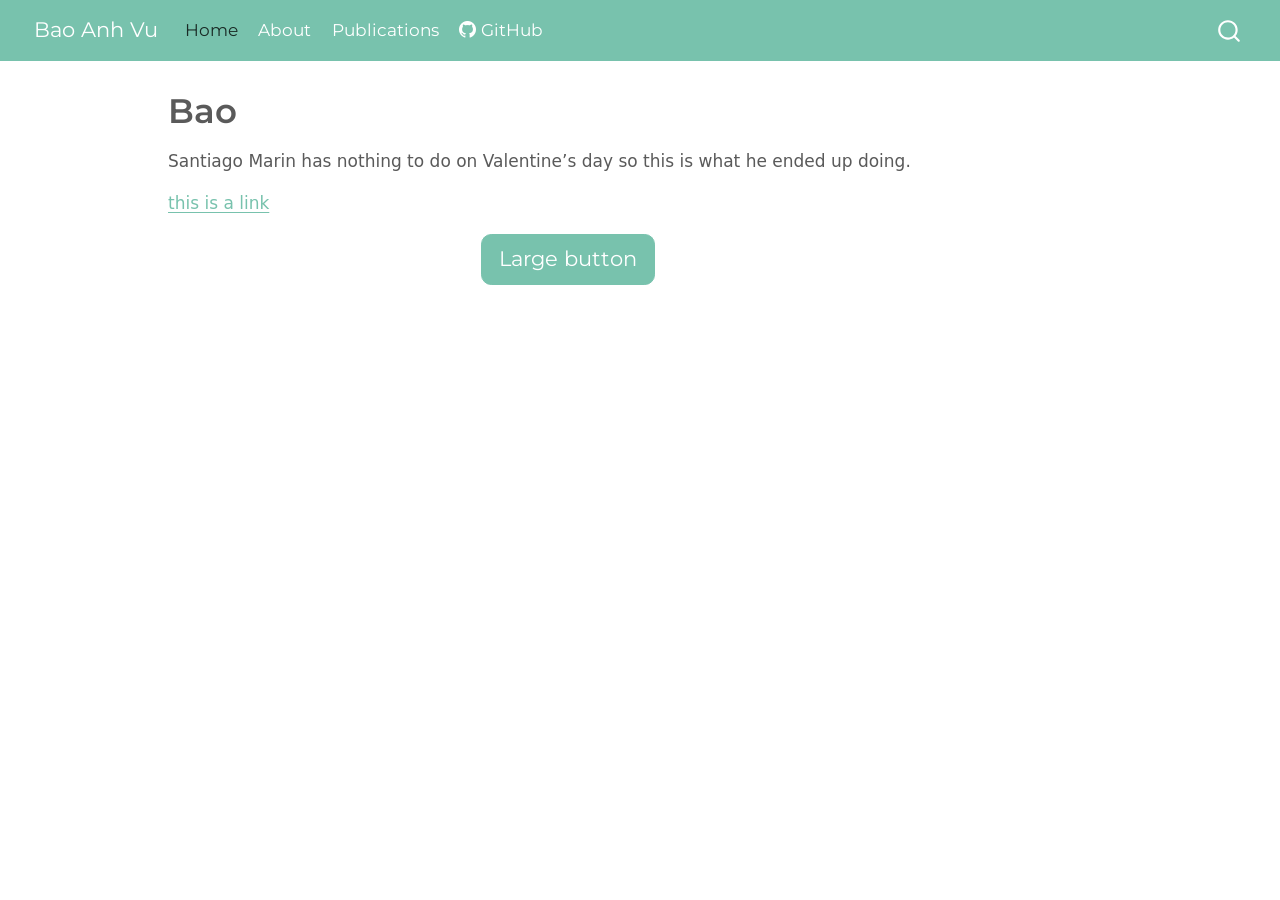
==== index.html @ 6622dd8f "Initial commit" ====
<!DOCTYPE html>
<html xmlns="http://www.w3.org/1999/xhtml" lang="en" xml:lang="en"><head>

<meta charset="utf-8">
<meta name="generator" content="quarto-1.8.25">

<meta name="viewport" content="width=device-width, initial-scale=1.0, user-scalable=yes">


<title>Bao – Bao Anh Vu</title>
<style>
code{white-space: pre-wrap;}
span.smallcaps{font-variant: small-caps;}
div.columns{display: flex; gap: min(4vw, 1.5em);}
div.column{flex: auto; overflow-x: auto;}
div.hanging-indent{margin-left: 1.5em; text-indent: -1.5em;}
ul.task-list{list-style: none;}
ul.task-list li input[type="checkbox"] {
  width: 0.8em;
  margin: 0 0.8em 0.2em -1em; /* quarto-specific, see https://github.com/quarto-dev/quarto-cli/issues/4556 */ 
  vertical-align: middle;
}
</style>


<script src="site_libs/quarto-nav/quarto-nav.js"></script>
<script src="site_libs/quarto-nav/headroom.min.js"></script>
<script src="site_libs/clipboard/clipboard.min.js"></script>
<script src="site_libs/quarto-search/autocomplete.umd.js"></script>
<script src="site_libs/quarto-search/fuse.min.js"></script>
<script src="site_libs/quarto-search/quarto-search.js"></script>
<meta name="quarto:offset" content="./">
<script src="site_libs/quarto-html/quarto.js" type="module"></script>
<script src="site_libs/quarto-html/tabsets/tabsets.js" type="module"></script>
<script src="site_libs/quarto-html/axe/axe-check.js" type="module"></script>
<script src="site_libs/quarto-html/popper.min.js"></script>
<script src="site_libs/quarto-html/tippy.umd.min.js"></script>
<script src="site_libs/quarto-html/anchor.min.js"></script>
<link href="site_libs/quarto-html/tippy.css" rel="stylesheet">
<link href="site_libs/quarto-html/quarto-syntax-highlighting-7b89279ff1a6dce999919e0e67d4d9ec.css" rel="stylesheet" id="quarto-text-highlighting-styles">
<script src="site_libs/bootstrap/bootstrap.min.js"></script>
<link href="site_libs/bootstrap/bootstrap-icons.css" rel="stylesheet">
<link href="site_libs/bootstrap/bootstrap-f7ac19f99b1bffdb182407b6a99bda4a.min.css" rel="stylesheet" append-hash="true" id="quarto-bootstrap" data-mode="light">
<script id="quarto-search-options" type="application/json">{
  "location": "navbar",
  "copy-button": false,
  "collapse-after": 3,
  "panel-placement": "end",
  "type": "overlay",
  "limit": 50,
  "keyboard-shortcut": [
    "f",
    "/",
    "s"
  ],
  "show-item-context": false,
  "language": {
    "search-no-results-text": "No results",
    "search-matching-documents-text": "matching documents",
    "search-copy-link-title": "Copy link to search",
    "search-hide-matches-text": "Hide additional matches",
    "search-more-match-text": "more match in this document",
    "search-more-matches-text": "more matches in this document",
    "search-clear-button-title": "Clear",
    "search-text-placeholder": "",
    "search-detached-cancel-button-title": "Cancel",
    "search-submit-button-title": "Submit",
    "search-label": "Search"
  }
}</script>


<link rel="stylesheet" href="styles.css">
</head>

<body class="nav-fixed quarto-light">

<div id="quarto-search-results"></div>
  <header id="quarto-header" class="headroom fixed-top">
    <nav class="navbar navbar-expand-lg " data-bs-theme="dark">
      <div class="navbar-container container-fluid">
      <div class="navbar-brand-container mx-auto">
    <a href="./index.html" class="navbar-brand navbar-brand-logo">
    </a>
    <a class="navbar-brand" href="./index.html">
    <span class="navbar-title">Bao Anh Vu</span>
    </a>
  </div>
            <div id="quarto-search" class="" title="Search"></div>
          <button class="navbar-toggler" type="button" data-bs-toggle="collapse" data-bs-target="#navbarCollapse" aria-controls="navbarCollapse" role="menu" aria-expanded="false" aria-label="Toggle navigation" onclick="if (window.quartoToggleHeadroom) { window.quartoToggleHeadroom(); }">
  <span class="navbar-toggler-icon"></span>
</button>
          <div class="collapse navbar-collapse" id="navbarCollapse">
            <ul class="navbar-nav navbar-nav-scroll me-auto">
  <li class="nav-item">
    <a class="nav-link active" href="./index.html" aria-current="page"> 
<span class="menu-text">Home</span></a>
  </li>  
  <li class="nav-item">
    <a class="nav-link" href="./about.html"> 
<span class="menu-text">About</span></a>
  </li>  
  <li class="nav-item">
    <a class="nav-link" href="./pubs.qmd"> 
<span class="menu-text">Publications</span></a>
  </li>  
  <li class="nav-item">
    <a class="nav-link" href="https://github.com/bao-anh-vu"> <i class="bi bi-github" role="img">
</i> 
<span class="menu-text">GitHub</span></a>
  </li>  
</ul>
          </div> <!-- /navcollapse -->
            <div class="quarto-navbar-tools">
</div>
      </div> <!-- /container-fluid -->
    </nav>
</header>
<!-- content -->
<div id="quarto-content" class="quarto-container page-columns page-rows-contents page-layout-article page-navbar">
<!-- sidebar -->
<!-- margin-sidebar -->
    <div id="quarto-margin-sidebar" class="sidebar margin-sidebar zindex-bottom">
        
    </div>
<!-- main -->
<main class="content" id="quarto-document-content">

<header id="title-block-header" class="quarto-title-block default">
<div class="quarto-title">
<h1 class="title">Bao</h1>
</div>



<div class="quarto-title-meta">

    
  
    
  </div>
  


</header>


<p>Santiago Marin has nothing to do on Valentine’s day so this is what he ended up doing.</p>
<p><a href="google.com">this is a link</a></p>
<center>
<button type="button" class="btn btn-primary btn-lg">
Large button
</button>
<!-- <button type="button" class="btn btn-primary">Default button</button> -->
<!-- <button type="button" class="btn btn-primary btn-sm">Small button</button> -->
</center>



</main> <!-- /main -->
<script id="quarto-html-after-body" type="application/javascript">
  window.document.addEventListener("DOMContentLoaded", function (event) {
    const icon = "";
    const anchorJS = new window.AnchorJS();
    anchorJS.options = {
      placement: 'right',
      icon: icon
    };
    anchorJS.add('.anchored');
    const isCodeAnnotation = (el) => {
      for (const clz of el.classList) {
        if (clz.startsWith('code-annotation-')) {                     
          return true;
        }
      }
      return false;
    }
    const onCopySuccess = function(e) {
      // button target
      const button = e.trigger;
      // don't keep focus
      button.blur();
      // flash "checked"
      button.classList.add('code-copy-button-checked');
      var currentTitle = button.getAttribute("title");
      button.setAttribute("title", "Copied!");
      let tooltip;
      if (window.bootstrap) {
        button.setAttribute("data-bs-toggle", "tooltip");
        button.setAttribute("data-bs-placement", "left");
        button.setAttribute("data-bs-title", "Copied!");
        tooltip = new bootstrap.Tooltip(button, 
          { trigger: "manual", 
            customClass: "code-copy-button-tooltip",
            offset: [0, -8]});
        tooltip.show();    
      }
      setTimeout(function() {
        if (tooltip) {
          tooltip.hide();
          button.removeAttribute("data-bs-title");
          button.removeAttribute("data-bs-toggle");
          button.removeAttribute("data-bs-placement");
        }
        button.setAttribute("title", currentTitle);
        button.classList.remove('code-copy-button-checked');
      }, 1000);
      // clear code selection
      e.clearSelection();
    }
    const getTextToCopy = function(trigger) {
      const outerScaffold = trigger.parentElement.cloneNode(true);
      const codeEl = outerScaffold.querySelector('code');
      for (const childEl of codeEl.children) {
        if (isCodeAnnotation(childEl)) {
          childEl.remove();
        }
      }
      return codeEl.innerText;
    }
    const clipboard = new window.ClipboardJS('.code-copy-button:not([data-in-quarto-modal])', {
      text: getTextToCopy
    });
    clipboard.on('success', onCopySuccess);
    if (window.document.getElementById('quarto-embedded-source-code-modal')) {
      const clipboardModal = new window.ClipboardJS('.code-copy-button[data-in-quarto-modal]', {
        text: getTextToCopy,
        container: window.document.getElementById('quarto-embedded-source-code-modal')
      });
      clipboardModal.on('success', onCopySuccess);
    }
      var localhostRegex = new RegExp(/^(?:http|https):\/\/localhost\:?[0-9]*\//);
      var mailtoRegex = new RegExp(/^mailto:/);
        var filterRegex = new RegExp('/' + window.location.host + '/');
      var isInternal = (href) => {
          return filterRegex.test(href) || localhostRegex.test(href) || mailtoRegex.test(href);
      }
      // Inspect non-navigation links and adorn them if external
     var links = window.document.querySelectorAll('a[href]:not(.nav-link):not(.navbar-brand):not(.toc-action):not(.sidebar-link):not(.sidebar-item-toggle):not(.pagination-link):not(.no-external):not([aria-hidden]):not(.dropdown-item):not(.quarto-navigation-tool):not(.about-link)');
      for (var i=0; i<links.length; i++) {
        const link = links[i];
        if (!isInternal(link.href)) {
          // undo the damage that might have been done by quarto-nav.js in the case of
          // links that we want to consider external
          if (link.dataset.originalHref !== undefined) {
            link.href = link.dataset.originalHref;
          }
        }
      }
    function tippyHover(el, contentFn, onTriggerFn, onUntriggerFn) {
      const config = {
        allowHTML: true,
        maxWidth: 500,
        delay: 100,
        arrow: false,
        appendTo: function(el) {
            return el.parentElement;
        },
        interactive: true,
        interactiveBorder: 10,
        theme: 'quarto',
        placement: 'bottom-start',
      };
      if (contentFn) {
        config.content = contentFn;
      }
      if (onTriggerFn) {
        config.onTrigger = onTriggerFn;
      }
      if (onUntriggerFn) {
        config.onUntrigger = onUntriggerFn;
      }
      window.tippy(el, config); 
    }
    const noterefs = window.document.querySelectorAll('a[role="doc-noteref"]');
    for (var i=0; i<noterefs.length; i++) {
      const ref = noterefs[i];
      tippyHover(ref, function() {
        // use id or data attribute instead here
        let href = ref.getAttribute('data-footnote-href') || ref.getAttribute('href');
        try { href = new URL(href).hash; } catch {}
        const id = href.replace(/^#\/?/, "");
        const note = window.document.getElementById(id);
        if (note) {
          return note.innerHTML;
        } else {
          return "";
        }
      });
    }
    const xrefs = window.document.querySelectorAll('a.quarto-xref');
    const processXRef = (id, note) => {
      // Strip column container classes
      const stripColumnClz = (el) => {
        el.classList.remove("page-full", "page-columns");
        if (el.children) {
          for (const child of el.children) {
            stripColumnClz(child);
          }
        }
      }
      stripColumnClz(note)
      if (id === null || id.startsWith('sec-')) {
        // Special case sections, only their first couple elements
        const container = document.createElement("div");
        if (note.children && note.children.length > 2) {
          container.appendChild(note.children[0].cloneNode(true));
          for (let i = 1; i < note.children.length; i++) {
            const child = note.children[i];
            if (child.tagName === "P" && child.innerText === "") {
              continue;
            } else {
              container.appendChild(child.cloneNode(true));
              break;
            }
          }
          if (window.Quarto?.typesetMath) {
            window.Quarto.typesetMath(container);
          }
          return container.innerHTML
        } else {
          if (window.Quarto?.typesetMath) {
            window.Quarto.typesetMath(note);
          }
          return note.innerHTML;
        }
      } else {
        // Remove any anchor links if they are present
        const anchorLink = note.querySelector('a.anchorjs-link');
        if (anchorLink) {
          anchorLink.remove();
        }
        if (window.Quarto?.typesetMath) {
          window.Quarto.typesetMath(note);
        }
        if (note.classList.contains("callout")) {
          return note.outerHTML;
        } else {
          return note.innerHTML;
        }
      }
    }
    for (var i=0; i<xrefs.length; i++) {
      const xref = xrefs[i];
      tippyHover(xref, undefined, function(instance) {
        instance.disable();
        let url = xref.getAttribute('href');
        let hash = undefined; 
        if (url.startsWith('#')) {
          hash = url;
        } else {
          try { hash = new URL(url).hash; } catch {}
        }
        if (hash) {
          const id = hash.replace(/^#\/?/, "");
          const note = window.document.getElementById(id);
          if (note !== null) {
            try {
              const html = processXRef(id, note.cloneNode(true));
              instance.setContent(html);
            } finally {
              instance.enable();
              instance.show();
            }
          } else {
            // See if we can fetch this
            fetch(url.split('#')[0])
            .then(res => res.text())
            .then(html => {
              const parser = new DOMParser();
              const htmlDoc = parser.parseFromString(html, "text/html");
              const note = htmlDoc.getElementById(id);
              if (note !== null) {
                const html = processXRef(id, note);
                instance.setContent(html);
              } 
            }).finally(() => {
              instance.enable();
              instance.show();
            });
          }
        } else {
          // See if we can fetch a full url (with no hash to target)
          // This is a special case and we should probably do some content thinning / targeting
          fetch(url)
          .then(res => res.text())
          .then(html => {
            const parser = new DOMParser();
            const htmlDoc = parser.parseFromString(html, "text/html");
            const note = htmlDoc.querySelector('main.content');
            if (note !== null) {
              // This should only happen for chapter cross references
              // (since there is no id in the URL)
              // remove the first header
              if (note.children.length > 0 && note.children[0].tagName === "HEADER") {
                note.children[0].remove();
              }
              const html = processXRef(null, note);
              instance.setContent(html);
            } 
          }).finally(() => {
            instance.enable();
            instance.show();
          });
        }
      }, function(instance) {
      });
    }
        let selectedAnnoteEl;
        const selectorForAnnotation = ( cell, annotation) => {
          let cellAttr = 'data-code-cell="' + cell + '"';
          let lineAttr = 'data-code-annotation="' +  annotation + '"';
          const selector = 'span[' + cellAttr + '][' + lineAttr + ']';
          return selector;
        }
        const selectCodeLines = (annoteEl) => {
          const doc = window.document;
          const targetCell = annoteEl.getAttribute("data-target-cell");
          const targetAnnotation = annoteEl.getAttribute("data-target-annotation");
          const annoteSpan = window.document.querySelector(selectorForAnnotation(targetCell, targetAnnotation));
          const lines = annoteSpan.getAttribute("data-code-lines").split(",");
          const lineIds = lines.map((line) => {
            return targetCell + "-" + line;
          })
          let top = null;
          let height = null;
          let parent = null;
          if (lineIds.length > 0) {
              //compute the position of the single el (top and bottom and make a div)
              const el = window.document.getElementById(lineIds[0]);
              top = el.offsetTop;
              height = el.offsetHeight;
              parent = el.parentElement.parentElement;
            if (lineIds.length > 1) {
              const lastEl = window.document.getElementById(lineIds[lineIds.length - 1]);
              const bottom = lastEl.offsetTop + lastEl.offsetHeight;
              height = bottom - top;
            }
            if (top !== null && height !== null && parent !== null) {
              // cook up a div (if necessary) and position it 
              let div = window.document.getElementById("code-annotation-line-highlight");
              if (div === null) {
                div = window.document.createElement("div");
                div.setAttribute("id", "code-annotation-line-highlight");
                div.style.position = 'absolute';
                parent.appendChild(div);
              }
              div.style.top = top - 2 + "px";
              div.style.height = height + 4 + "px";
              div.style.left = 0;
              let gutterDiv = window.document.getElementById("code-annotation-line-highlight-gutter");
              if (gutterDiv === null) {
                gutterDiv = window.document.createElement("div");
                gutterDiv.setAttribute("id", "code-annotation-line-highlight-gutter");
                gutterDiv.style.position = 'absolute';
                const codeCell = window.document.getElementById(targetCell);
                const gutter = codeCell.querySelector('.code-annotation-gutter');
                gutter.appendChild(gutterDiv);
              }
              gutterDiv.style.top = top - 2 + "px";
              gutterDiv.style.height = height + 4 + "px";
            }
            selectedAnnoteEl = annoteEl;
          }
        };
        const unselectCodeLines = () => {
          const elementsIds = ["code-annotation-line-highlight", "code-annotation-line-highlight-gutter"];
          elementsIds.forEach((elId) => {
            const div = window.document.getElementById(elId);
            if (div) {
              div.remove();
            }
          });
          selectedAnnoteEl = undefined;
        };
          // Handle positioning of the toggle
      window.addEventListener(
        "resize",
        throttle(() => {
          elRect = undefined;
          if (selectedAnnoteEl) {
            selectCodeLines(selectedAnnoteEl);
          }
        }, 10)
      );
      function throttle(fn, ms) {
      let throttle = false;
      let timer;
        return (...args) => {
          if(!throttle) { // first call gets through
              fn.apply(this, args);
              throttle = true;
          } else { // all the others get throttled
              if(timer) clearTimeout(timer); // cancel #2
              timer = setTimeout(() => {
                fn.apply(this, args);
                timer = throttle = false;
              }, ms);
          }
        };
      }
        // Attach click handler to the DT
        const annoteDls = window.document.querySelectorAll('dt[data-target-cell]');
        for (const annoteDlNode of annoteDls) {
          annoteDlNode.addEventListener('click', (event) => {
            const clickedEl = event.target;
            if (clickedEl !== selectedAnnoteEl) {
              unselectCodeLines();
              const activeEl = window.document.querySelector('dt[data-target-cell].code-annotation-active');
              if (activeEl) {
                activeEl.classList.remove('code-annotation-active');
              }
              selectCodeLines(clickedEl);
              clickedEl.classList.add('code-annotation-active');
            } else {
              // Unselect the line
              unselectCodeLines();
              clickedEl.classList.remove('code-annotation-active');
            }
          });
        }
    const findCites = (el) => {
      const parentEl = el.parentElement;
      if (parentEl) {
        const cites = parentEl.dataset.cites;
        if (cites) {
          return {
            el,
            cites: cites.split(' ')
          };
        } else {
          return findCites(el.parentElement)
        }
      } else {
        return undefined;
      }
    };
    var bibliorefs = window.document.querySelectorAll('a[role="doc-biblioref"]');
    for (var i=0; i<bibliorefs.length; i++) {
      const ref = bibliorefs[i];
      const citeInfo = findCites(ref);
      if (citeInfo) {
        tippyHover(citeInfo.el, function() {
          var popup = window.document.createElement('div');
          citeInfo.cites.forEach(function(cite) {
            var citeDiv = window.document.createElement('div');
            citeDiv.classList.add('hanging-indent');
            citeDiv.classList.add('csl-entry');
            var biblioDiv = window.document.getElementById('ref-' + cite);
            if (biblioDiv) {
              citeDiv.innerHTML = biblioDiv.innerHTML;
            }
            popup.appendChild(citeDiv);
          });
          return popup.innerHTML;
        });
      }
    }
  });
  </script>
</div> <!-- /content -->




</body></html>
---- site_libs/quarto-html/tippy.css ----
.tippy-box[data-animation=fade][data-state=hidden]{opacity:0}[data-tippy-root]{max-width:calc(100vw - 10px)}.tippy-box{position:relative;background-color:#333;color:#fff;border-radius:4px;font-size:14px;line-height:1.4;white-space:normal;outline:0;transition-property:transform,visibility,opacity}.tippy-box[data-placement^=top]>.tippy-arrow{bottom:0}.tippy-box[data-placement^=top]>.tippy-arrow:before{bottom:-7px;left:0;border-width:8px 8px 0;border-top-color:initial;transform-origin:center top}.tippy-box[data-placement^=bottom]>.tippy-arrow{top:0}.tippy-box[data-placement^=bottom]>.tippy-arrow:before{top:-7px;left:0;border-width:0 8px 8px;border-bottom-color:initial;transform-origin:center bottom}.tippy-box[data-placement^=left]>.tippy-arrow{right:0}.tippy-box[data-placement^=left]>.tippy-arrow:before{border-width:8px 0 8px 8px;border-left-color:initial;right:-7px;transform-origin:center left}.tippy-box[data-placement^=right]>.tippy-arrow{left:0}.tippy-box[data-placement^=right]>.tippy-arrow:before{left:-7px;border-width:8px 8px 8px 0;border-right-color:initial;transform-origin:center right}.tippy-box[data-inertia][data-state=visible]{transition-timing-function:cubic-bezier(.54,1.5,.38,1.11)}.tippy-arrow{width:16px;height:16px;color:#333}.tippy-arrow:before{content:"";position:absolute;border-color:transparent;border-style:solid}.tippy-content{position:relative;padding:5px 9px;z-index:1}
---- site_libs/quarto-html/quarto-syntax-highlighting-7b89279ff1a6dce999919e0e67d4d9ec.css ----
/* quarto syntax highlight colors */
:root {
  --quarto-hl-ot-color: #003B4F;
  --quarto-hl-at-color: #657422;
  --quarto-hl-ss-color: #20794D;
  --quarto-hl-an-color: #5E5E5E;
  --quarto-hl-fu-color: #4758AB;
  --quarto-hl-st-color: #20794D;
  --quarto-hl-cf-color: #003B4F;
  --quarto-hl-op-color: #5E5E5E;
  --quarto-hl-er-color: #AD0000;
  --quarto-hl-bn-color: #AD0000;
  --quarto-hl-al-color: #AD0000;
  --quarto-hl-va-color: #111111;
  --quarto-hl-bu-color: inherit;
  --quarto-hl-ex-color: inherit;
  --quarto-hl-pp-color: #AD0000;
  --quarto-hl-in-color: #5E5E5E;
  --quarto-hl-vs-color: #20794D;
  --quarto-hl-wa-color: #5E5E5E;
  --quarto-hl-do-color: #5E5E5E;
  --quarto-hl-im-color: #00769E;
  --quarto-hl-ch-color: #20794D;
  --quarto-hl-dt-color: #AD0000;
  --quarto-hl-fl-color: #AD0000;
  --quarto-hl-co-color: #5E5E5E;
  --quarto-hl-cv-color: #5E5E5E;
  --quarto-hl-cn-color: #8f5902;
  --quarto-hl-sc-color: #5E5E5E;
  --quarto-hl-dv-color: #AD0000;
  --quarto-hl-kw-color: #003B4F;
}

/* other quarto variables */
:root {
  --quarto-font-monospace: SFMono-Regular, Menlo, Monaco, Consolas, "Liberation Mono", "Courier New", monospace;
}

/* syntax highlight based on Pandoc's rules */
pre > code.sourceCode > span {
  color: #003B4F;
}

code.sourceCode > span {
  color: #003B4F;
}

div.sourceCode,
div.sourceCode pre.sourceCode {
  color: #003B4F;
}

/* Normal */
code span {
  color: #003B4F;
}

/* Alert */
code span.al {
  color: #AD0000;
  font-style: inherit;
}

/* Annotation */
code span.an {
  color: #5E5E5E;
  font-style: inherit;
}

/* Attribute */
code span.at {
  color: #657422;
  font-style: inherit;
}

/* BaseN */
code span.bn {
  color: #AD0000;
  font-style: inherit;
}

/* BuiltIn */
code span.bu {
  font-style: inherit;
}

/* ControlFlow */
code span.cf {
  color: #003B4F;
  font-weight: bold;
  font-style: inherit;
}

/* Char */
code span.ch {
  color: #20794D;
  font-style: inherit;
}

/* Constant */
code span.cn {
  color: #8f5902;
  font-style: inherit;
}

/* Comment */
code span.co {
  color: #5E5E5E;
  font-style: inherit;
}

/* CommentVar */
code span.cv {
  color: #5E5E5E;
  font-style: italic;
}

/* Documentation */
code span.do {
  color: #5E5E5E;
  font-style: italic;
}

/* DataType */
code span.dt {
  color: #AD0000;
  font-style: inherit;
}

/* DecVal */
code span.dv {
  color: #AD0000;
  font-style: inherit;
}

/* Error */
code span.er {
  color: #AD0000;
  font-style: inherit;
}

/* Extension */
code span.ex {
  font-style: inherit;
}

/* Float */
code span.fl {
  color: #AD0000;
  font-style: inherit;
}

/* Function */
code span.fu {
  color: #4758AB;
  font-style: inherit;
}

/* Import */
code span.im {
  color: #00769E;
  font-style: inherit;
}

/* Information */
code span.in {
  color: #5E5E5E;
  font-style: inherit;
}

/* Keyword */
code span.kw {
  color: #003B4F;
  font-weight: bold;
  font-style: inherit;
}

/* Operator */
code span.op {
  color: #5E5E5E;
  font-style: inherit;
}

/* Other */
code span.ot {
  color: #003B4F;
  font-style: inherit;
}

/* Preprocessor */
code span.pp {
  color: #AD0000;
  font-style: inherit;
}

/* SpecialChar */
code span.sc {
  color: #5E5E5E;
  font-style: inherit;
}

/* SpecialString */
code span.ss {
  color: #20794D;
  font-style: inherit;
}

/* String */
code span.st {
  color: #20794D;
  font-style: inherit;
}

/* Variable */
code span.va {
  color: #111111;
  font-style: inherit;
}

/* VerbatimString */
code span.vs {
  color: #20794D;
  font-style: inherit;
}

/* Warning */
code span.wa {
  color: #5E5E5E;
  font-style: italic;
}

.prevent-inlining {
  content: "</";
}

/*# sourceMappingURL=3944bc705cfaf4c80e56f77c5205168a.css.map */
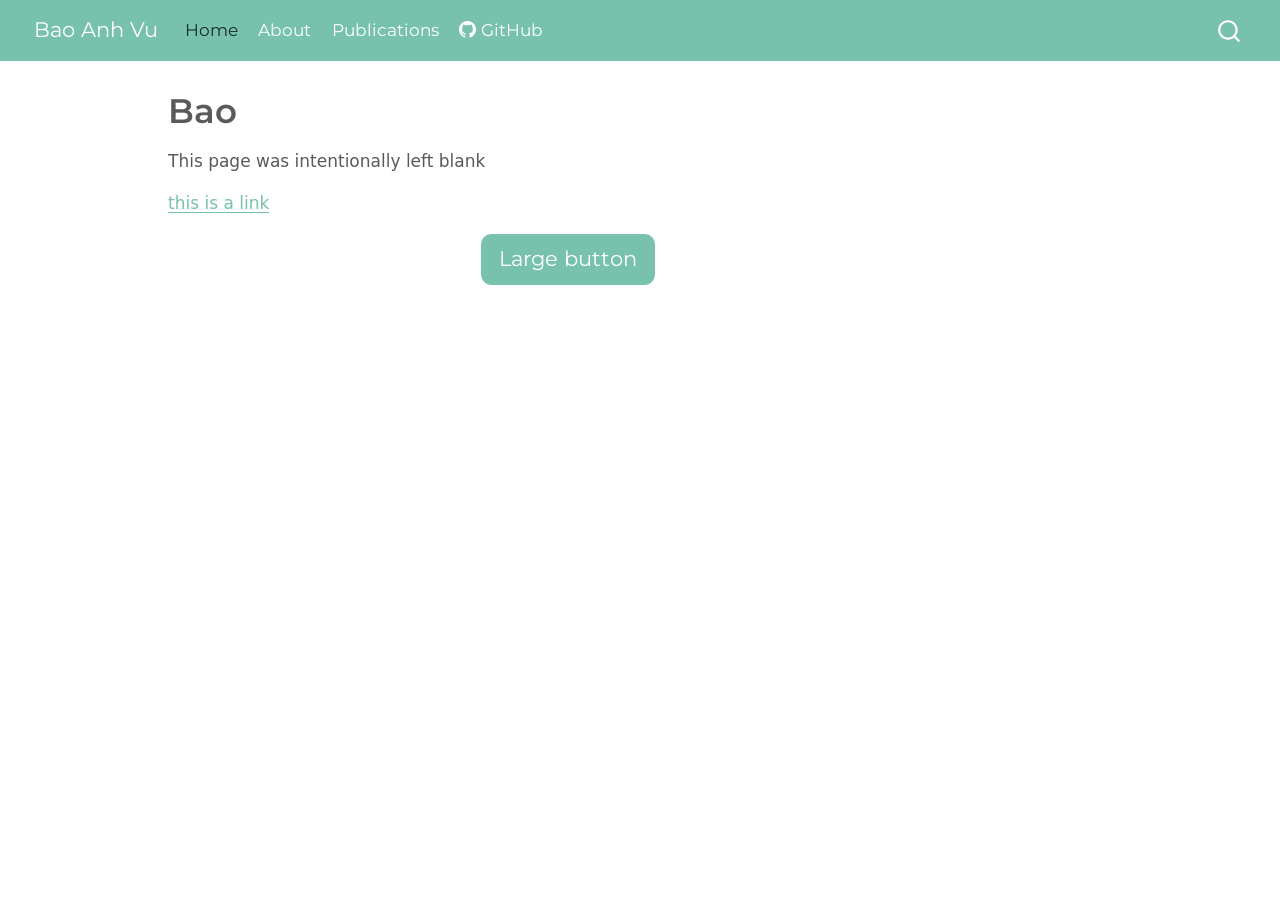
==== commit 1be5bd74: "Changed description" ====
--- a/index.html
+++ b/index.html
@@ -145,7 +145,7 @@
 </header>
 
 
-<p>Santiago Marin has nothing to do on Valentine’s day so this is what he ended up doing.</p>
+<p>This page was intentionally left blank</p>
 <p><a href="google.com">this is a link</a></p>
 <center>
 <button type="button" class="btn btn-primary btn-lg">
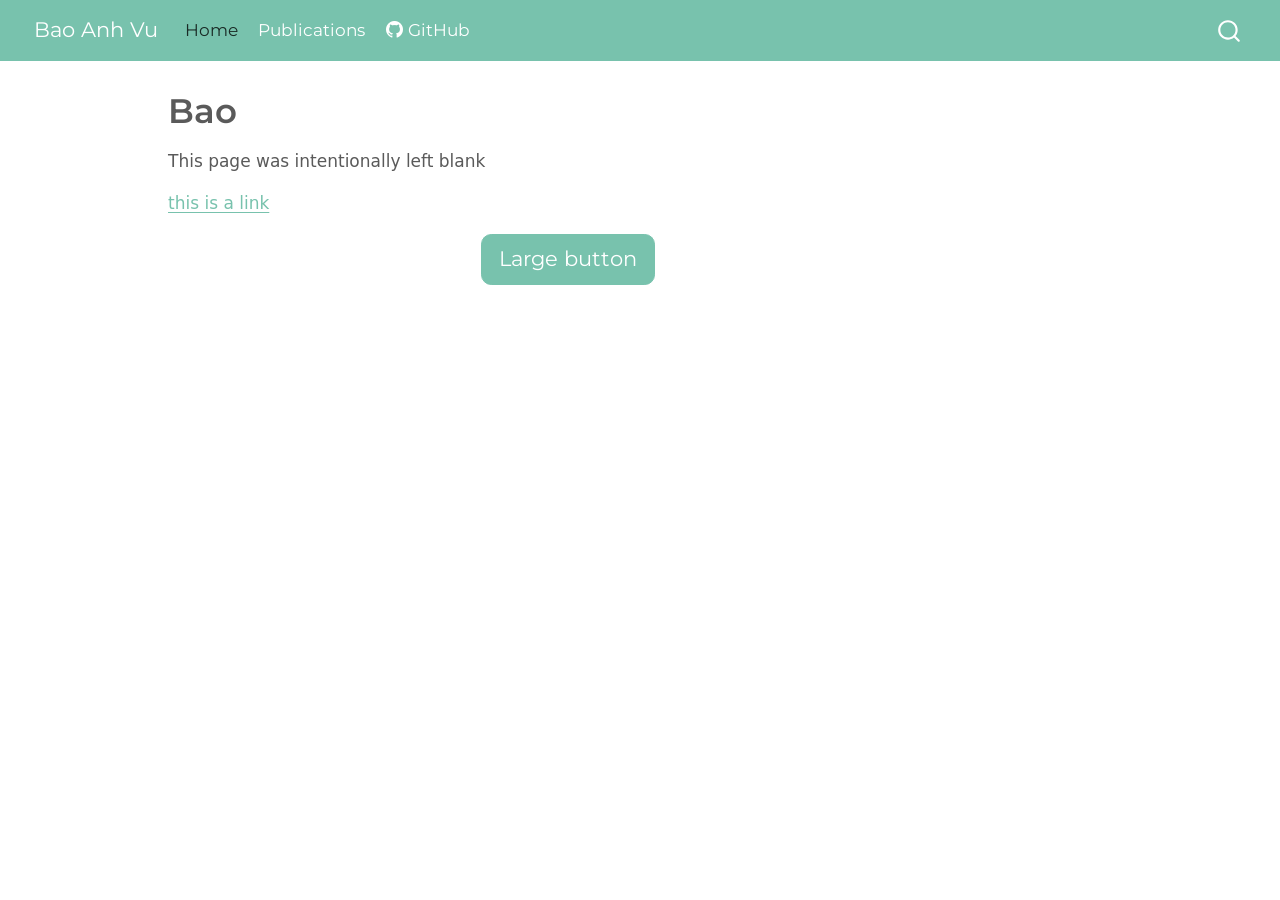
==== commit e79f82bc: "Deleted About tab" ====
--- a/index.html
+++ b/index.html
@@ -97,10 +97,6 @@
 <span class="menu-text">Home</span></a>
   </li>  
   <li class="nav-item">
-    <a class="nav-link" href="./about.html"> 
-<span class="menu-text">About</span></a>
-  </li>  
-  <li class="nav-item">
     <a class="nav-link" href="./pubs.qmd"> 
 <span class="menu-text">Publications</span></a>
   </li>  
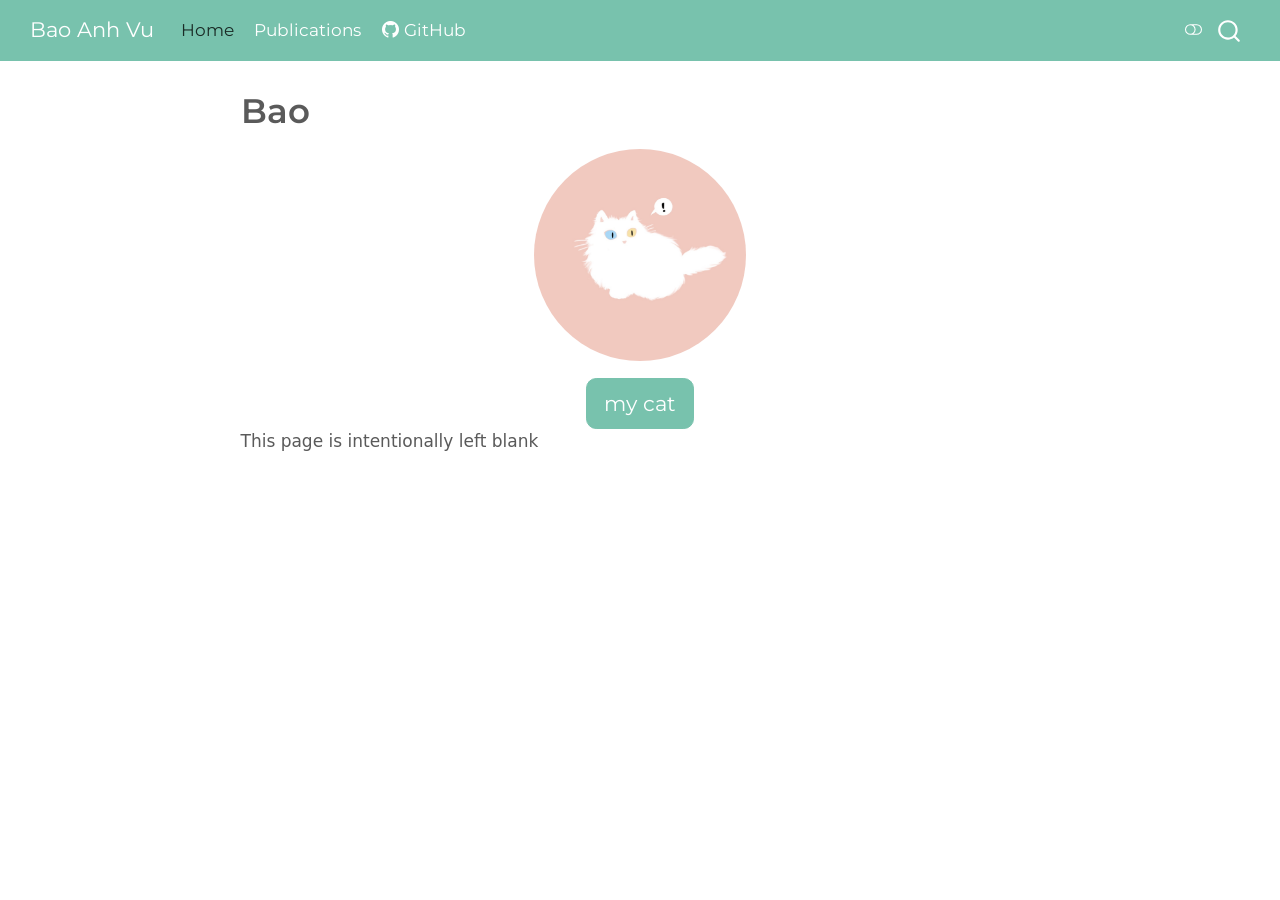
==== commit 84e10519: "Changed publications tab" ====
--- a/index.html
+++ b/index.html
@@ -2,7 +2,7 @@
 <html xmlns="http://www.w3.org/1999/xhtml" lang="en" xml:lang="en"><head>
 
 <meta charset="utf-8">
-<meta name="generator" content="quarto-1.8.25">
+<meta name="generator" content="quarto-1.5.57">
 
 <meta name="viewport" content="width=device-width, initial-scale=1.0, user-scalable=yes">
 
@@ -30,17 +30,17 @@
 <script src="site_libs/quarto-search/fuse.min.js"></script>
 <script src="site_libs/quarto-search/quarto-search.js"></script>
 <meta name="quarto:offset" content="./">
-<script src="site_libs/quarto-html/quarto.js" type="module"></script>
-<script src="site_libs/quarto-html/tabsets/tabsets.js" type="module"></script>
-<script src="site_libs/quarto-html/axe/axe-check.js" type="module"></script>
+<script src="site_libs/quarto-html/quarto.js"></script>
 <script src="site_libs/quarto-html/popper.min.js"></script>
 <script src="site_libs/quarto-html/tippy.umd.min.js"></script>
 <script src="site_libs/quarto-html/anchor.min.js"></script>
 <link href="site_libs/quarto-html/tippy.css" rel="stylesheet">
-<link href="site_libs/quarto-html/quarto-syntax-highlighting-7b89279ff1a6dce999919e0e67d4d9ec.css" rel="stylesheet" id="quarto-text-highlighting-styles">
+<link href="site_libs/quarto-html/quarto-syntax-highlighting.css" rel="stylesheet" class="quarto-color-scheme" id="quarto-text-highlighting-styles">
+<link href="site_libs/quarto-html/quarto-syntax-highlighting-dark.css" rel="prefetch" class="quarto-color-scheme quarto-color-alternate" id="quarto-text-highlighting-styles">
 <script src="site_libs/bootstrap/bootstrap.min.js"></script>
 <link href="site_libs/bootstrap/bootstrap-icons.css" rel="stylesheet">
-<link href="site_libs/bootstrap/bootstrap-f7ac19f99b1bffdb182407b6a99bda4a.min.css" rel="stylesheet" append-hash="true" id="quarto-bootstrap" data-mode="light">
+<link href="site_libs/bootstrap/bootstrap.min.css" rel="stylesheet" class="quarto-color-scheme" id="quarto-bootstrap" data-mode="light">
+<link href="site_libs/bootstrap/bootstrap-dark.min.css" rel="prefetch" class="quarto-color-scheme quarto-color-alternate" id="quarto-bootstrap" data-mode="dark">
 <script id="quarto-search-options" type="application/json">{
   "location": "navbar",
   "copy-button": false,
@@ -73,15 +73,13 @@
 <link rel="stylesheet" href="styles.css">
 </head>
 
-<body class="nav-fixed quarto-light">
+<body class="nav-fixed fullcontent">
 
 <div id="quarto-search-results"></div>
   <header id="quarto-header" class="headroom fixed-top">
     <nav class="navbar navbar-expand-lg " data-bs-theme="dark">
       <div class="navbar-container container-fluid">
       <div class="navbar-brand-container mx-auto">
-    <a href="./index.html" class="navbar-brand navbar-brand-logo">
-    </a>
     <a class="navbar-brand" href="./index.html">
     <span class="navbar-title">Bao Anh Vu</span>
     </a>
@@ -97,7 +95,7 @@
 <span class="menu-text">Home</span></a>
   </li>  
   <li class="nav-item">
-    <a class="nav-link" href="./pubs.qmd"> 
+    <a class="nav-link" href="./pubs.html"> 
 <span class="menu-text">Publications</span></a>
   </li>  
   <li class="nav-item">
@@ -108,6 +106,7 @@
 </ul>
           </div> <!-- /navcollapse -->
             <div class="quarto-navbar-tools">
+  <a href="" class="quarto-color-scheme-toggle quarto-navigation-tool  px-1" onclick="window.quartoToggleColorScheme(); return false;" title="Toggle dark mode"><i class="bi"></i></a>
 </div>
       </div> <!-- /container-fluid -->
     </nav>
@@ -116,9 +115,7 @@
 <div id="quarto-content" class="quarto-container page-columns page-rows-contents page-layout-article page-navbar">
 <!-- sidebar -->
 <!-- margin-sidebar -->
-    <div id="quarto-margin-sidebar" class="sidebar margin-sidebar zindex-bottom">
-        
-    </div>
+    
 <!-- main -->
 <main class="content" id="quarto-document-content">
 
@@ -141,257 +138,398 @@
 </header>
 
 
-<p>This page was intentionally left blank</p>
-<p><a href="google.com">this is a link</a></p>
+<!-- Circular image -->
+<p><img src="img/un.jpg" class="center--circular--square" style="height: 12.5em; width: 12.5em;"> <!-- <img src="img/avatar.jpg" style="height: 15em; width: 15em;"/> --></p>
 <center>
 <button type="button" class="btn btn-primary btn-lg">
-Large button
+my cat
 </button>
 <!-- <button type="button" class="btn btn-primary">Default button</button> -->
 <!-- <button type="button" class="btn btn-primary btn-sm">Small button</button> -->
 </center>
+<p>This page is intentionally left blank</p>
 
 
 
 </main> <!-- /main -->
 <script id="quarto-html-after-body" type="application/javascript">
-  window.document.addEventListener("DOMContentLoaded", function (event) {
-    const icon = "";
-    const anchorJS = new window.AnchorJS();
-    anchorJS.options = {
-      placement: 'right',
-      icon: icon
-    };
-    anchorJS.add('.anchored');
-    const isCodeAnnotation = (el) => {
-      for (const clz of el.classList) {
-        if (clz.startsWith('code-annotation-')) {                     
-          return true;
-        }
-      }
+window.document.addEventListener("DOMContentLoaded", function (event) {
+  const toggleBodyColorMode = (bsSheetEl) => {
+    const mode = bsSheetEl.getAttribute("data-mode");
+    const bodyEl = window.document.querySelector("body");
+    if (mode === "dark") {
+      bodyEl.classList.add("quarto-dark");
+      bodyEl.classList.remove("quarto-light");
+    } else {
+      bodyEl.classList.add("quarto-light");
+      bodyEl.classList.remove("quarto-dark");
+    }
+  }
+  const toggleBodyColorPrimary = () => {
+    const bsSheetEl = window.document.querySelector("link#quarto-bootstrap");
+    if (bsSheetEl) {
+      toggleBodyColorMode(bsSheetEl);
+    }
+  }
+  toggleBodyColorPrimary();  
+  const disableStylesheet = (stylesheets) => {
+    for (let i=0; i < stylesheets.length; i++) {
+      const stylesheet = stylesheets[i];
+      stylesheet.rel = 'prefetch';
+    }
+  }
+  const enableStylesheet = (stylesheets) => {
+    for (let i=0; i < stylesheets.length; i++) {
+      const stylesheet = stylesheets[i];
+      stylesheet.rel = 'stylesheet';
+    }
+  }
+  const manageTransitions = (selector, allowTransitions) => {
+    const els = window.document.querySelectorAll(selector);
+    for (let i=0; i < els.length; i++) {
+      const el = els[i];
+      if (allowTransitions) {
+        el.classList.remove('notransition');
+      } else {
+        el.classList.add('notransition');
+      }
+    }
+  }
+  const toggleGiscusIfUsed = (isAlternate, darkModeDefault) => {
+    const baseTheme = document.querySelector('#giscus-base-theme')?.value ?? 'light';
+    const alternateTheme = document.querySelector('#giscus-alt-theme')?.value ?? 'dark';
+    let newTheme = '';
+    if(darkModeDefault) {
+      newTheme = isAlternate ? baseTheme : alternateTheme;
+    } else {
+      newTheme = isAlternate ? alternateTheme : baseTheme;
+    }
+    const changeGiscusTheme = () => {
+      // From: https://github.com/giscus/giscus/issues/336
+      const sendMessage = (message) => {
+        const iframe = document.querySelector('iframe.giscus-frame');
+        if (!iframe) return;
+        iframe.contentWindow.postMessage({ giscus: message }, 'https://giscus.app');
+      }
+      sendMessage({
+        setConfig: {
+          theme: newTheme
+        }
+      });
+    }
+    const isGiscussLoaded = window.document.querySelector('iframe.giscus-frame') !== null;
+    if (isGiscussLoaded) {
+      changeGiscusTheme();
+    }
+  }
+  const toggleColorMode = (alternate) => {
+    // Switch the stylesheets
+    const alternateStylesheets = window.document.querySelectorAll('link.quarto-color-scheme.quarto-color-alternate');
+    manageTransitions('#quarto-margin-sidebar .nav-link', false);
+    if (alternate) {
+      enableStylesheet(alternateStylesheets);
+      for (const sheetNode of alternateStylesheets) {
+        if (sheetNode.id === "quarto-bootstrap") {
+          toggleBodyColorMode(sheetNode);
+        }
+      }
+    } else {
+      disableStylesheet(alternateStylesheets);
+      toggleBodyColorPrimary();
+    }
+    manageTransitions('#quarto-margin-sidebar .nav-link', true);
+    // Switch the toggles
+    const toggles = window.document.querySelectorAll('.quarto-color-scheme-toggle');
+    for (let i=0; i < toggles.length; i++) {
+      const toggle = toggles[i];
+      if (toggle) {
+        if (alternate) {
+          toggle.classList.add("alternate");     
+        } else {
+          toggle.classList.remove("alternate");
+        }
+      }
+    }
+    // Hack to workaround the fact that safari doesn't
+    // properly recolor the scrollbar when toggling (#1455)
+    if (navigator.userAgent.indexOf('Safari') > 0 && navigator.userAgent.indexOf('Chrome') == -1) {
+      manageTransitions("body", false);
+      window.scrollTo(0, 1);
+      setTimeout(() => {
+        window.scrollTo(0, 0);
+        manageTransitions("body", true);
+      }, 40);  
+    }
+  }
+  const isFileUrl = () => { 
+    return window.location.protocol === 'file:';
+  }
+  const hasAlternateSentinel = () => {  
+    let styleSentinel = getColorSchemeSentinel();
+    if (styleSentinel !== null) {
+      return styleSentinel === "alternate";
+    } else {
       return false;
     }
-    const onCopySuccess = function(e) {
-      // button target
-      const button = e.trigger;
-      // don't keep focus
-      button.blur();
-      // flash "checked"
-      button.classList.add('code-copy-button-checked');
-      var currentTitle = button.getAttribute("title");
-      button.setAttribute("title", "Copied!");
-      let tooltip;
-      if (window.bootstrap) {
-        button.setAttribute("data-bs-toggle", "tooltip");
-        button.setAttribute("data-bs-placement", "left");
-        button.setAttribute("data-bs-title", "Copied!");
-        tooltip = new bootstrap.Tooltip(button, 
-          { trigger: "manual", 
-            customClass: "code-copy-button-tooltip",
-            offset: [0, -8]});
-        tooltip.show();    
-      }
-      setTimeout(function() {
-        if (tooltip) {
-          tooltip.hide();
-          button.removeAttribute("data-bs-title");
-          button.removeAttribute("data-bs-toggle");
-          button.removeAttribute("data-bs-placement");
-        }
-        button.setAttribute("title", currentTitle);
-        button.classList.remove('code-copy-button-checked');
-      }, 1000);
-      // clear code selection
-      e.clearSelection();
-    }
-    const getTextToCopy = function(trigger) {
-      const outerScaffold = trigger.parentElement.cloneNode(true);
-      const codeEl = outerScaffold.querySelector('code');
+  }
+  const setStyleSentinel = (alternate) => {
+    const value = alternate ? "alternate" : "default";
+    if (!isFileUrl()) {
+      window.localStorage.setItem("quarto-color-scheme", value);
+    } else {
+      localAlternateSentinel = value;
+    }
+  }
+  const getColorSchemeSentinel = () => {
+    if (!isFileUrl()) {
+      const storageValue = window.localStorage.getItem("quarto-color-scheme");
+      return storageValue != null ? storageValue : localAlternateSentinel;
+    } else {
+      return localAlternateSentinel;
+    }
+  }
+  const darkModeDefault = false;
+  let localAlternateSentinel = darkModeDefault ? 'alternate' : 'default';
+  // Dark / light mode switch
+  window.quartoToggleColorScheme = () => {
+    // Read the current dark / light value 
+    let toAlternate = !hasAlternateSentinel();
+    toggleColorMode(toAlternate);
+    setStyleSentinel(toAlternate);
+    toggleGiscusIfUsed(toAlternate, darkModeDefault);
+  };
+  // Ensure there is a toggle, if there isn't float one in the top right
+  if (window.document.querySelector('.quarto-color-scheme-toggle') === null) {
+    const a = window.document.createElement('a');
+    a.classList.add('top-right');
+    a.classList.add('quarto-color-scheme-toggle');
+    a.href = "";
+    a.onclick = function() { try { window.quartoToggleColorScheme(); } catch {} return false; };
+    const i = window.document.createElement("i");
+    i.classList.add('bi');
+    a.appendChild(i);
+    window.document.body.appendChild(a);
+  }
+  // Switch to dark mode if need be
+  if (hasAlternateSentinel()) {
+    toggleColorMode(true);
+  } else {
+    toggleColorMode(false);
+  }
+  const icon = "";
+  const anchorJS = new window.AnchorJS();
+  anchorJS.options = {
+    placement: 'right',
+    icon: icon
+  };
+  anchorJS.add('.anchored');
+  const isCodeAnnotation = (el) => {
+    for (const clz of el.classList) {
+      if (clz.startsWith('code-annotation-')) {                     
+        return true;
+      }
+    }
+    return false;
+  }
+  const onCopySuccess = function(e) {
+    // button target
+    const button = e.trigger;
+    // don't keep focus
+    button.blur();
+    // flash "checked"
+    button.classList.add('code-copy-button-checked');
+    var currentTitle = button.getAttribute("title");
+    button.setAttribute("title", "Copied!");
+    let tooltip;
+    if (window.bootstrap) {
+      button.setAttribute("data-bs-toggle", "tooltip");
+      button.setAttribute("data-bs-placement", "left");
+      button.setAttribute("data-bs-title", "Copied!");
+      tooltip = new bootstrap.Tooltip(button, 
+        { trigger: "manual", 
+          customClass: "code-copy-button-tooltip",
+          offset: [0, -8]});
+      tooltip.show();    
+    }
+    setTimeout(function() {
+      if (tooltip) {
+        tooltip.hide();
+        button.removeAttribute("data-bs-title");
+        button.removeAttribute("data-bs-toggle");
+        button.removeAttribute("data-bs-placement");
+      }
+      button.setAttribute("title", currentTitle);
+      button.classList.remove('code-copy-button-checked');
+    }, 1000);
+    // clear code selection
+    e.clearSelection();
+  }
+  const getTextToCopy = function(trigger) {
+      const codeEl = trigger.previousElementSibling.cloneNode(true);
       for (const childEl of codeEl.children) {
         if (isCodeAnnotation(childEl)) {
           childEl.remove();
         }
       }
       return codeEl.innerText;
-    }
-    const clipboard = new window.ClipboardJS('.code-copy-button:not([data-in-quarto-modal])', {
-      text: getTextToCopy
+  }
+  const clipboard = new window.ClipboardJS('.code-copy-button:not([data-in-quarto-modal])', {
+    text: getTextToCopy
+  });
+  clipboard.on('success', onCopySuccess);
+  if (window.document.getElementById('quarto-embedded-source-code-modal')) {
+    // For code content inside modals, clipBoardJS needs to be initialized with a container option
+    // TODO: Check when it could be a function (https://github.com/zenorocha/clipboard.js/issues/860)
+    const clipboardModal = new window.ClipboardJS('.code-copy-button[data-in-quarto-modal]', {
+      text: getTextToCopy,
+      container: window.document.getElementById('quarto-embedded-source-code-modal')
     });
-    clipboard.on('success', onCopySuccess);
-    if (window.document.getElementById('quarto-embedded-source-code-modal')) {
-      const clipboardModal = new window.ClipboardJS('.code-copy-button[data-in-quarto-modal]', {
-        text: getTextToCopy,
-        container: window.document.getElementById('quarto-embedded-source-code-modal')
-      });
-      clipboardModal.on('success', onCopySuccess);
-    }
-      var localhostRegex = new RegExp(/^(?:http|https):\/\/localhost\:?[0-9]*\//);
-      var mailtoRegex = new RegExp(/^mailto:/);
-        var filterRegex = new RegExp('/' + window.location.host + '/');
-      var isInternal = (href) => {
-          return filterRegex.test(href) || localhostRegex.test(href) || mailtoRegex.test(href);
-      }
-      // Inspect non-navigation links and adorn them if external
-     var links = window.document.querySelectorAll('a[href]:not(.nav-link):not(.navbar-brand):not(.toc-action):not(.sidebar-link):not(.sidebar-item-toggle):not(.pagination-link):not(.no-external):not([aria-hidden]):not(.dropdown-item):not(.quarto-navigation-tool):not(.about-link)');
-      for (var i=0; i<links.length; i++) {
-        const link = links[i];
-        if (!isInternal(link.href)) {
-          // undo the damage that might have been done by quarto-nav.js in the case of
-          // links that we want to consider external
-          if (link.dataset.originalHref !== undefined) {
-            link.href = link.dataset.originalHref;
+    clipboardModal.on('success', onCopySuccess);
+  }
+    var localhostRegex = new RegExp(/^(?:http|https):\/\/localhost\:?[0-9]*\//);
+    var mailtoRegex = new RegExp(/^mailto:/);
+      var filterRegex = new RegExp('/' + window.location.host + '/');
+    var isInternal = (href) => {
+        return filterRegex.test(href) || localhostRegex.test(href) || mailtoRegex.test(href);
+    }
+    // Inspect non-navigation links and adorn them if external
+ 	var links = window.document.querySelectorAll('a[href]:not(.nav-link):not(.navbar-brand):not(.toc-action):not(.sidebar-link):not(.sidebar-item-toggle):not(.pagination-link):not(.no-external):not([aria-hidden]):not(.dropdown-item):not(.quarto-navigation-tool):not(.about-link)');
+    for (var i=0; i<links.length; i++) {
+      const link = links[i];
+      if (!isInternal(link.href)) {
+        // undo the damage that might have been done by quarto-nav.js in the case of
+        // links that we want to consider external
+        if (link.dataset.originalHref !== undefined) {
+          link.href = link.dataset.originalHref;
+        }
+      }
+    }
+  function tippyHover(el, contentFn, onTriggerFn, onUntriggerFn) {
+    const config = {
+      allowHTML: true,
+      maxWidth: 500,
+      delay: 100,
+      arrow: false,
+      appendTo: function(el) {
+          return el.parentElement;
+      },
+      interactive: true,
+      interactiveBorder: 10,
+      theme: 'quarto',
+      placement: 'bottom-start',
+    };
+    if (contentFn) {
+      config.content = contentFn;
+    }
+    if (onTriggerFn) {
+      config.onTrigger = onTriggerFn;
+    }
+    if (onUntriggerFn) {
+      config.onUntrigger = onUntriggerFn;
+    }
+    window.tippy(el, config); 
+  }
+  const noterefs = window.document.querySelectorAll('a[role="doc-noteref"]');
+  for (var i=0; i<noterefs.length; i++) {
+    const ref = noterefs[i];
+    tippyHover(ref, function() {
+      // use id or data attribute instead here
+      let href = ref.getAttribute('data-footnote-href') || ref.getAttribute('href');
+      try { href = new URL(href).hash; } catch {}
+      const id = href.replace(/^#\/?/, "");
+      const note = window.document.getElementById(id);
+      if (note) {
+        return note.innerHTML;
+      } else {
+        return "";
+      }
+    });
+  }
+  const xrefs = window.document.querySelectorAll('a.quarto-xref');
+  const processXRef = (id, note) => {
+    // Strip column container classes
+    const stripColumnClz = (el) => {
+      el.classList.remove("page-full", "page-columns");
+      if (el.children) {
+        for (const child of el.children) {
+          stripColumnClz(child);
+        }
+      }
+    }
+    stripColumnClz(note)
+    if (id === null || id.startsWith('sec-')) {
+      // Special case sections, only their first couple elements
+      const container = document.createElement("div");
+      if (note.children && note.children.length > 2) {
+        container.appendChild(note.children[0].cloneNode(true));
+        for (let i = 1; i < note.children.length; i++) {
+          const child = note.children[i];
+          if (child.tagName === "P" && child.innerText === "") {
+            continue;
+          } else {
+            container.appendChild(child.cloneNode(true));
+            break;
           }
         }
-      }
-    function tippyHover(el, contentFn, onTriggerFn, onUntriggerFn) {
-      const config = {
-        allowHTML: true,
-        maxWidth: 500,
-        delay: 100,
-        arrow: false,
-        appendTo: function(el) {
-            return el.parentElement;
-        },
-        interactive: true,
-        interactiveBorder: 10,
-        theme: 'quarto',
-        placement: 'bottom-start',
-      };
-      if (contentFn) {
-        config.content = contentFn;
-      }
-      if (onTriggerFn) {
-        config.onTrigger = onTriggerFn;
-      }
-      if (onUntriggerFn) {
-        config.onUntrigger = onUntriggerFn;
-      }
-      window.tippy(el, config); 
-    }
-    const noterefs = window.document.querySelectorAll('a[role="doc-noteref"]');
-    for (var i=0; i<noterefs.length; i++) {
-      const ref = noterefs[i];
-      tippyHover(ref, function() {
-        // use id or data attribute instead here
-        let href = ref.getAttribute('data-footnote-href') || ref.getAttribute('href');
-        try { href = new URL(href).hash; } catch {}
-        const id = href.replace(/^#\/?/, "");
-        const note = window.document.getElementById(id);
-        if (note) {
-          return note.innerHTML;
-        } else {
-          return "";
-        }
-      });
-    }
-    const xrefs = window.document.querySelectorAll('a.quarto-xref');
-    const processXRef = (id, note) => {
-      // Strip column container classes
-      const stripColumnClz = (el) => {
-        el.classList.remove("page-full", "page-columns");
-        if (el.children) {
-          for (const child of el.children) {
-            stripColumnClz(child);
-          }
-        }
-      }
-      stripColumnClz(note)
-      if (id === null || id.startsWith('sec-')) {
-        // Special case sections, only their first couple elements
-        const container = document.createElement("div");
-        if (note.children && note.children.length > 2) {
-          container.appendChild(note.children[0].cloneNode(true));
-          for (let i = 1; i < note.children.length; i++) {
-            const child = note.children[i];
-            if (child.tagName === "P" && child.innerText === "") {
-              continue;
-            } else {
-              container.appendChild(child.cloneNode(true));
-              break;
-            }
-          }
-          if (window.Quarto?.typesetMath) {
-            window.Quarto.typesetMath(container);
-          }
-          return container.innerHTML
-        } else {
-          if (window.Quarto?.typesetMath) {
-            window.Quarto.typesetMath(note);
-          }
-          return note.innerHTML;
-        }
+        if (window.Quarto?.typesetMath) {
+          window.Quarto.typesetMath(container);
+        }
+        return container.innerHTML
       } else {
-        // Remove any anchor links if they are present
-        const anchorLink = note.querySelector('a.anchorjs-link');
-        if (anchorLink) {
-          anchorLink.remove();
-        }
         if (window.Quarto?.typesetMath) {
           window.Quarto.typesetMath(note);
         }
-        if (note.classList.contains("callout")) {
-          return note.outerHTML;
-        } else {
-          return note.innerHTML;
-        }
-      }
-    }
-    for (var i=0; i<xrefs.length; i++) {
-      const xref = xrefs[i];
-      tippyHover(xref, undefined, function(instance) {
-        instance.disable();
-        let url = xref.getAttribute('href');
-        let hash = undefined; 
-        if (url.startsWith('#')) {
-          hash = url;
-        } else {
-          try { hash = new URL(url).hash; } catch {}
-        }
-        if (hash) {
-          const id = hash.replace(/^#\/?/, "");
-          const note = window.document.getElementById(id);
-          if (note !== null) {
-            try {
-              const html = processXRef(id, note.cloneNode(true));
-              instance.setContent(html);
-            } finally {
-              instance.enable();
-              instance.show();
-            }
-          } else {
-            // See if we can fetch this
-            fetch(url.split('#')[0])
-            .then(res => res.text())
-            .then(html => {
-              const parser = new DOMParser();
-              const htmlDoc = parser.parseFromString(html, "text/html");
-              const note = htmlDoc.getElementById(id);
-              if (note !== null) {
-                const html = processXRef(id, note);
-                instance.setContent(html);
-              } 
-            }).finally(() => {
-              instance.enable();
-              instance.show();
-            });
+        return note.innerHTML;
+      }
+    } else {
+      // Remove any anchor links if they are present
+      const anchorLink = note.querySelector('a.anchorjs-link');
+      if (anchorLink) {
+        anchorLink.remove();
+      }
+      if (window.Quarto?.typesetMath) {
+        window.Quarto.typesetMath(note);
+      }
+      // TODO in 1.5, we should make sure this works without a callout special case
+      if (note.classList.contains("callout")) {
+        return note.outerHTML;
+      } else {
+        return note.innerHTML;
+      }
+    }
+  }
+  for (var i=0; i<xrefs.length; i++) {
+    const xref = xrefs[i];
+    tippyHover(xref, undefined, function(instance) {
+      instance.disable();
+      let url = xref.getAttribute('href');
+      let hash = undefined; 
+      if (url.startsWith('#')) {
+        hash = url;
+      } else {
+        try { hash = new URL(url).hash; } catch {}
+      }
+      if (hash) {
+        const id = hash.replace(/^#\/?/, "");
+        const note = window.document.getElementById(id);
+        if (note !== null) {
+          try {
+            const html = processXRef(id, note.cloneNode(true));
+            instance.setContent(html);
+          } finally {
+            instance.enable();
+            instance.show();
           }
         } else {
-          // See if we can fetch a full url (with no hash to target)
-          // This is a special case and we should probably do some content thinning / targeting
-          fetch(url)
+          // See if we can fetch this
+          fetch(url.split('#')[0])
           .then(res => res.text())
           .then(html => {
             const parser = new DOMParser();
             const htmlDoc = parser.parseFromString(html, "text/html");
-            const note = htmlDoc.querySelector('main.content');
+            const note = htmlDoc.getElementById(id);
             if (note !== null) {
-              // This should only happen for chapter cross references
-              // (since there is no id in the URL)
-              // remove the first header
-              if (note.children.length > 0 && note.children[0].tagName === "HEADER") {
-                note.children[0].remove();
-              }
-              const html = processXRef(null, note);
+              const html = processXRef(id, note);
               instance.setContent(html);
             } 
           }).finally(() => {
@@ -399,161 +537,185 @@
             instance.show();
           });
         }
-      }, function(instance) {
+      } else {
+        // See if we can fetch a full url (with no hash to target)
+        // This is a special case and we should probably do some content thinning / targeting
+        fetch(url)
+        .then(res => res.text())
+        .then(html => {
+          const parser = new DOMParser();
+          const htmlDoc = parser.parseFromString(html, "text/html");
+          const note = htmlDoc.querySelector('main.content');
+          if (note !== null) {
+            // This should only happen for chapter cross references
+            // (since there is no id in the URL)
+            // remove the first header
+            if (note.children.length > 0 && note.children[0].tagName === "HEADER") {
+              note.children[0].remove();
+            }
+            const html = processXRef(null, note);
+            instance.setContent(html);
+          } 
+        }).finally(() => {
+          instance.enable();
+          instance.show();
+        });
+      }
+    }, function(instance) {
+    });
+  }
+      let selectedAnnoteEl;
+      const selectorForAnnotation = ( cell, annotation) => {
+        let cellAttr = 'data-code-cell="' + cell + '"';
+        let lineAttr = 'data-code-annotation="' +  annotation + '"';
+        const selector = 'span[' + cellAttr + '][' + lineAttr + ']';
+        return selector;
+      }
+      const selectCodeLines = (annoteEl) => {
+        const doc = window.document;
+        const targetCell = annoteEl.getAttribute("data-target-cell");
+        const targetAnnotation = annoteEl.getAttribute("data-target-annotation");
+        const annoteSpan = window.document.querySelector(selectorForAnnotation(targetCell, targetAnnotation));
+        const lines = annoteSpan.getAttribute("data-code-lines").split(",");
+        const lineIds = lines.map((line) => {
+          return targetCell + "-" + line;
+        })
+        let top = null;
+        let height = null;
+        let parent = null;
+        if (lineIds.length > 0) {
+            //compute the position of the single el (top and bottom and make a div)
+            const el = window.document.getElementById(lineIds[0]);
+            top = el.offsetTop;
+            height = el.offsetHeight;
+            parent = el.parentElement.parentElement;
+          if (lineIds.length > 1) {
+            const lastEl = window.document.getElementById(lineIds[lineIds.length - 1]);
+            const bottom = lastEl.offsetTop + lastEl.offsetHeight;
+            height = bottom - top;
+          }
+          if (top !== null && height !== null && parent !== null) {
+            // cook up a div (if necessary) and position it 
+            let div = window.document.getElementById("code-annotation-line-highlight");
+            if (div === null) {
+              div = window.document.createElement("div");
+              div.setAttribute("id", "code-annotation-line-highlight");
+              div.style.position = 'absolute';
+              parent.appendChild(div);
+            }
+            div.style.top = top - 2 + "px";
+            div.style.height = height + 4 + "px";
+            div.style.left = 0;
+            let gutterDiv = window.document.getElementById("code-annotation-line-highlight-gutter");
+            if (gutterDiv === null) {
+              gutterDiv = window.document.createElement("div");
+              gutterDiv.setAttribute("id", "code-annotation-line-highlight-gutter");
+              gutterDiv.style.position = 'absolute';
+              const codeCell = window.document.getElementById(targetCell);
+              const gutter = codeCell.querySelector('.code-annotation-gutter');
+              gutter.appendChild(gutterDiv);
+            }
+            gutterDiv.style.top = top - 2 + "px";
+            gutterDiv.style.height = height + 4 + "px";
+          }
+          selectedAnnoteEl = annoteEl;
+        }
+      };
+      const unselectCodeLines = () => {
+        const elementsIds = ["code-annotation-line-highlight", "code-annotation-line-highlight-gutter"];
+        elementsIds.forEach((elId) => {
+          const div = window.document.getElementById(elId);
+          if (div) {
+            div.remove();
+          }
+        });
+        selectedAnnoteEl = undefined;
+      };
+        // Handle positioning of the toggle
+    window.addEventListener(
+      "resize",
+      throttle(() => {
+        elRect = undefined;
+        if (selectedAnnoteEl) {
+          selectCodeLines(selectedAnnoteEl);
+        }
+      }, 10)
+    );
+    function throttle(fn, ms) {
+    let throttle = false;
+    let timer;
+      return (...args) => {
+        if(!throttle) { // first call gets through
+            fn.apply(this, args);
+            throttle = true;
+        } else { // all the others get throttled
+            if(timer) clearTimeout(timer); // cancel #2
+            timer = setTimeout(() => {
+              fn.apply(this, args);
+              timer = throttle = false;
+            }, ms);
+        }
+      };
+    }
+      // Attach click handler to the DT
+      const annoteDls = window.document.querySelectorAll('dt[data-target-cell]');
+      for (const annoteDlNode of annoteDls) {
+        annoteDlNode.addEventListener('click', (event) => {
+          const clickedEl = event.target;
+          if (clickedEl !== selectedAnnoteEl) {
+            unselectCodeLines();
+            const activeEl = window.document.querySelector('dt[data-target-cell].code-annotation-active');
+            if (activeEl) {
+              activeEl.classList.remove('code-annotation-active');
+            }
+            selectCodeLines(clickedEl);
+            clickedEl.classList.add('code-annotation-active');
+          } else {
+            // Unselect the line
+            unselectCodeLines();
+            clickedEl.classList.remove('code-annotation-active');
+          }
+        });
+      }
+  const findCites = (el) => {
+    const parentEl = el.parentElement;
+    if (parentEl) {
+      const cites = parentEl.dataset.cites;
+      if (cites) {
+        return {
+          el,
+          cites: cites.split(' ')
+        };
+      } else {
+        return findCites(el.parentElement)
+      }
+    } else {
+      return undefined;
+    }
+  };
+  var bibliorefs = window.document.querySelectorAll('a[role="doc-biblioref"]');
+  for (var i=0; i<bibliorefs.length; i++) {
+    const ref = bibliorefs[i];
+    const citeInfo = findCites(ref);
+    if (citeInfo) {
+      tippyHover(citeInfo.el, function() {
+        var popup = window.document.createElement('div');
+        citeInfo.cites.forEach(function(cite) {
+          var citeDiv = window.document.createElement('div');
+          citeDiv.classList.add('hanging-indent');
+          citeDiv.classList.add('csl-entry');
+          var biblioDiv = window.document.getElementById('ref-' + cite);
+          if (biblioDiv) {
+            citeDiv.innerHTML = biblioDiv.innerHTML;
+          }
+          popup.appendChild(citeDiv);
+        });
+        return popup.innerHTML;
       });
     }
-        let selectedAnnoteEl;
-        const selectorForAnnotation = ( cell, annotation) => {
-          let cellAttr = 'data-code-cell="' + cell + '"';
-          let lineAttr = 'data-code-annotation="' +  annotation + '"';
-          const selector = 'span[' + cellAttr + '][' + lineAttr + ']';
-          return selector;
-        }
-        const selectCodeLines = (annoteEl) => {
-          const doc = window.document;
-          const targetCell = annoteEl.getAttribute("data-target-cell");
-          const targetAnnotation = annoteEl.getAttribute("data-target-annotation");
-          const annoteSpan = window.document.querySelector(selectorForAnnotation(targetCell, targetAnnotation));
-          const lines = annoteSpan.getAttribute("data-code-lines").split(",");
-          const lineIds = lines.map((line) => {
-            return targetCell + "-" + line;
-          })
-          let top = null;
-          let height = null;
-          let parent = null;
-          if (lineIds.length > 0) {
-              //compute the position of the single el (top and bottom and make a div)
-              const el = window.document.getElementById(lineIds[0]);
-              top = el.offsetTop;
-              height = el.offsetHeight;
-              parent = el.parentElement.parentElement;
-            if (lineIds.length > 1) {
-              const lastEl = window.document.getElementById(lineIds[lineIds.length - 1]);
-              const bottom = lastEl.offsetTop + lastEl.offsetHeight;
-              height = bottom - top;
-            }
-            if (top !== null && height !== null && parent !== null) {
-              // cook up a div (if necessary) and position it 
-              let div = window.document.getElementById("code-annotation-line-highlight");
-              if (div === null) {
-                div = window.document.createElement("div");
-                div.setAttribute("id", "code-annotation-line-highlight");
-                div.style.position = 'absolute';
-                parent.appendChild(div);
-              }
-              div.style.top = top - 2 + "px";
-              div.style.height = height + 4 + "px";
-              div.style.left = 0;
-              let gutterDiv = window.document.getElementById("code-annotation-line-highlight-gutter");
-              if (gutterDiv === null) {
-                gutterDiv = window.document.createElement("div");
-                gutterDiv.setAttribute("id", "code-annotation-line-highlight-gutter");
-                gutterDiv.style.position = 'absolute';
-                const codeCell = window.document.getElementById(targetCell);
-                const gutter = codeCell.querySelector('.code-annotation-gutter');
-                gutter.appendChild(gutterDiv);
-              }
-              gutterDiv.style.top = top - 2 + "px";
-              gutterDiv.style.height = height + 4 + "px";
-            }
-            selectedAnnoteEl = annoteEl;
-          }
-        };
-        const unselectCodeLines = () => {
-          const elementsIds = ["code-annotation-line-highlight", "code-annotation-line-highlight-gutter"];
-          elementsIds.forEach((elId) => {
-            const div = window.document.getElementById(elId);
-            if (div) {
-              div.remove();
-            }
-          });
-          selectedAnnoteEl = undefined;
-        };
-          // Handle positioning of the toggle
-      window.addEventListener(
-        "resize",
-        throttle(() => {
-          elRect = undefined;
-          if (selectedAnnoteEl) {
-            selectCodeLines(selectedAnnoteEl);
-          }
-        }, 10)
-      );
-      function throttle(fn, ms) {
-      let throttle = false;
-      let timer;
-        return (...args) => {
-          if(!throttle) { // first call gets through
-              fn.apply(this, args);
-              throttle = true;
-          } else { // all the others get throttled
-              if(timer) clearTimeout(timer); // cancel #2
-              timer = setTimeout(() => {
-                fn.apply(this, args);
-                timer = throttle = false;
-              }, ms);
-          }
-        };
-      }
-        // Attach click handler to the DT
-        const annoteDls = window.document.querySelectorAll('dt[data-target-cell]');
-        for (const annoteDlNode of annoteDls) {
-          annoteDlNode.addEventListener('click', (event) => {
-            const clickedEl = event.target;
-            if (clickedEl !== selectedAnnoteEl) {
-              unselectCodeLines();
-              const activeEl = window.document.querySelector('dt[data-target-cell].code-annotation-active');
-              if (activeEl) {
-                activeEl.classList.remove('code-annotation-active');
-              }
-              selectCodeLines(clickedEl);
-              clickedEl.classList.add('code-annotation-active');
-            } else {
-              // Unselect the line
-              unselectCodeLines();
-              clickedEl.classList.remove('code-annotation-active');
-            }
-          });
-        }
-    const findCites = (el) => {
-      const parentEl = el.parentElement;
-      if (parentEl) {
-        const cites = parentEl.dataset.cites;
-        if (cites) {
-          return {
-            el,
-            cites: cites.split(' ')
-          };
-        } else {
-          return findCites(el.parentElement)
-        }
-      } else {
-        return undefined;
-      }
-    };
-    var bibliorefs = window.document.querySelectorAll('a[role="doc-biblioref"]');
-    for (var i=0; i<bibliorefs.length; i++) {
-      const ref = bibliorefs[i];
-      const citeInfo = findCites(ref);
-      if (citeInfo) {
-        tippyHover(citeInfo.el, function() {
-          var popup = window.document.createElement('div');
-          citeInfo.cites.forEach(function(cite) {
-            var citeDiv = window.document.createElement('div');
-            citeDiv.classList.add('hanging-indent');
-            citeDiv.classList.add('csl-entry');
-            var biblioDiv = window.document.getElementById('ref-' + cite);
-            if (biblioDiv) {
-              citeDiv.innerHTML = biblioDiv.innerHTML;
-            }
-            popup.appendChild(citeDiv);
-          });
-          return popup.innerHTML;
-        });
-      }
-    }
-  });
-  </script>
+  }
+});
+</script>
 </div> <!-- /content -->
 
 
--- a/site_libs/quarto-html/quarto-syntax-highlighting.css
+++ b/site_libs/quarto-html/quarto-syntax-highlighting.css
@@ -0,0 +1,205 @@
+/* quarto syntax highlight colors */
+:root {
+  --quarto-hl-ot-color: #003B4F;
+  --quarto-hl-at-color: #657422;
+  --quarto-hl-ss-color: #20794D;
+  --quarto-hl-an-color: #5E5E5E;
+  --quarto-hl-fu-color: #4758AB;
+  --quarto-hl-st-color: #20794D;
+  --quarto-hl-cf-color: #003B4F;
+  --quarto-hl-op-color: #5E5E5E;
+  --quarto-hl-er-color: #AD0000;
+  --quarto-hl-bn-color: #AD0000;
+  --quarto-hl-al-color: #AD0000;
+  --quarto-hl-va-color: #111111;
+  --quarto-hl-bu-color: inherit;
+  --quarto-hl-ex-color: inherit;
+  --quarto-hl-pp-color: #AD0000;
+  --quarto-hl-in-color: #5E5E5E;
+  --quarto-hl-vs-color: #20794D;
+  --quarto-hl-wa-color: #5E5E5E;
+  --quarto-hl-do-color: #5E5E5E;
+  --quarto-hl-im-color: #00769E;
+  --quarto-hl-ch-color: #20794D;
+  --quarto-hl-dt-color: #AD0000;
+  --quarto-hl-fl-color: #AD0000;
+  --quarto-hl-co-color: #5E5E5E;
+  --quarto-hl-cv-color: #5E5E5E;
+  --quarto-hl-cn-color: #8f5902;
+  --quarto-hl-sc-color: #5E5E5E;
+  --quarto-hl-dv-color: #AD0000;
+  --quarto-hl-kw-color: #003B4F;
+}
+
+/* other quarto variables */
+:root {
+  --quarto-font-monospace: SFMono-Regular, Menlo, Monaco, Consolas, "Liberation Mono", "Courier New", monospace;
+}
+
+pre > code.sourceCode > span {
+  color: #003B4F;
+}
+
+code span {
+  color: #003B4F;
+}
+
+code.sourceCode > span {
+  color: #003B4F;
+}
+
+div.sourceCode,
+div.sourceCode pre.sourceCode {
+  color: #003B4F;
+}
+
+code span.ot {
+  color: #003B4F;
+  font-style: inherit;
+}
+
+code span.at {
+  color: #657422;
+  font-style: inherit;
+}
+
+code span.ss {
+  color: #20794D;
+  font-style: inherit;
+}
+
+code span.an {
+  color: #5E5E5E;
+  font-style: inherit;
+}
+
+code span.fu {
+  color: #4758AB;
+  font-style: inherit;
+}
+
+code span.st {
+  color: #20794D;
+  font-style: inherit;
+}
+
+code span.cf {
+  color: #003B4F;
+  font-weight: bold;
+  font-style: inherit;
+}
+
+code span.op {
+  color: #5E5E5E;
+  font-style: inherit;
+}
+
+code span.er {
+  color: #AD0000;
+  font-style: inherit;
+}
+
+code span.bn {
+  color: #AD0000;
+  font-style: inherit;
+}
+
+code span.al {
+  color: #AD0000;
+  font-style: inherit;
+}
+
+code span.va {
+  color: #111111;
+  font-style: inherit;
+}
+
+code span.bu {
+  font-style: inherit;
+}
+
+code span.ex {
+  font-style: inherit;
+}
+
+code span.pp {
+  color: #AD0000;
+  font-style: inherit;
+}
+
+code span.in {
+  color: #5E5E5E;
+  font-style: inherit;
+}
+
+code span.vs {
+  color: #20794D;
+  font-style: inherit;
+}
+
+code span.wa {
+  color: #5E5E5E;
+  font-style: italic;
+}
+
+code span.do {
+  color: #5E5E5E;
+  font-style: italic;
+}
+
+code span.im {
+  color: #00769E;
+  font-style: inherit;
+}
+
+code span.ch {
+  color: #20794D;
+  font-style: inherit;
+}
+
+code span.dt {
+  color: #AD0000;
+  font-style: inherit;
+}
+
+code span.fl {
+  color: #AD0000;
+  font-style: inherit;
+}
+
+code span.co {
+  color: #5E5E5E;
+  font-style: inherit;
+}
+
+code span.cv {
+  color: #5E5E5E;
+  font-style: italic;
+}
+
+code span.cn {
+  color: #8f5902;
+  font-style: inherit;
+}
+
+code span.sc {
+  color: #5E5E5E;
+  font-style: inherit;
+}
+
+code span.dv {
+  color: #AD0000;
+  font-style: inherit;
+}
+
+code span.kw {
+  color: #003B4F;
+  font-weight: bold;
+  font-style: inherit;
+}
+
+.prevent-inlining {
+  content: "</";
+}
+
+/*# sourceMappingURL=debc5d5d77c3f9108843748ff7464032.css.map */
--- a/site_libs/quarto-html/quarto-syntax-highlighting-dark.css
+++ b/site_libs/quarto-html/quarto-syntax-highlighting-dark.css
@@ -0,0 +1,189 @@
+/* quarto syntax highlight colors */
+:root {
+  --quarto-hl-al-color: #f07178;
+  --quarto-hl-an-color: #d4d0ab;
+  --quarto-hl-at-color: #00e0e0;
+  --quarto-hl-bn-color: #d4d0ab;
+  --quarto-hl-bu-color: #abe338;
+  --quarto-hl-ch-color: #abe338;
+  --quarto-hl-co-color: #f8f8f2;
+  --quarto-hl-cv-color: #ffd700;
+  --quarto-hl-cn-color: #ffd700;
+  --quarto-hl-cf-color: #ffa07a;
+  --quarto-hl-dt-color: #ffa07a;
+  --quarto-hl-dv-color: #d4d0ab;
+  --quarto-hl-do-color: #f8f8f2;
+  --quarto-hl-er-color: #f07178;
+  --quarto-hl-ex-color: #00e0e0;
+  --quarto-hl-fl-color: #d4d0ab;
+  --quarto-hl-fu-color: #ffa07a;
+  --quarto-hl-im-color: #abe338;
+  --quarto-hl-in-color: #d4d0ab;
+  --quarto-hl-kw-color: #ffa07a;
+  --quarto-hl-op-color: #ffa07a;
+  --quarto-hl-ot-color: #00e0e0;
+  --quarto-hl-pp-color: #dcc6e0;
+  --quarto-hl-re-color: #00e0e0;
+  --quarto-hl-sc-color: #abe338;
+  --quarto-hl-ss-color: #abe338;
+  --quarto-hl-st-color: #abe338;
+  --quarto-hl-va-color: #00e0e0;
+  --quarto-hl-vs-color: #abe338;
+  --quarto-hl-wa-color: #dcc6e0;
+}
+
+/* other quarto variables */
+:root {
+  --quarto-font-monospace: SFMono-Regular, Menlo, Monaco, Consolas, "Liberation Mono", "Courier New", monospace;
+}
+
+code span.al {
+  background-color: #2a0f15;
+  font-weight: bold;
+  color: #f07178;
+}
+
+code span.an {
+  color: #d4d0ab;
+}
+
+code span.at {
+  color: #00e0e0;
+}
+
+code span.bn {
+  color: #d4d0ab;
+}
+
+code span.bu {
+  color: #abe338;
+}
+
+code span.ch {
+  color: #abe338;
+}
+
+code span.co {
+  font-style: italic;
+  color: #f8f8f2;
+}
+
+code span.cv {
+  color: #ffd700;
+}
+
+code span.cn {
+  color: #ffd700;
+}
+
+code span.cf {
+  font-weight: bold;
+  color: #ffa07a;
+}
+
+code span.dt {
+  color: #ffa07a;
+}
+
+code span.dv {
+  color: #d4d0ab;
+}
+
+code span.do {
+  color: #f8f8f2;
+}
+
+code span.er {
+  color: #f07178;
+  text-decoration: underline;
+}
+
+code span.ex {
+  font-weight: bold;
+  color: #00e0e0;
+}
+
+code span.fl {
+  color: #d4d0ab;
+}
+
+code span.fu {
+  color: #ffa07a;
+}
+
+code span.im {
+  color: #abe338;
+}
+
+code span.in {
+  color: #d4d0ab;
+}
+
+code span.kw {
+  font-weight: bold;
+  color: #ffa07a;
+}
+
+pre > code.sourceCode > span {
+  color: #f8f8f2;
+}
+
+code span {
+  color: #f8f8f2;
+}
+
+code.sourceCode > span {
+  color: #f8f8f2;
+}
+
+div.sourceCode,
+div.sourceCode pre.sourceCode {
+  color: #f8f8f2;
+}
+
+code span.op {
+  color: #ffa07a;
+}
+
+code span.ot {
+  color: #00e0e0;
+}
+
+code span.pp {
+  color: #dcc6e0;
+}
+
+code span.re {
+  background-color: #f8f8f2;
+  color: #00e0e0;
+}
+
+code span.sc {
+  color: #abe338;
+}
+
+code span.ss {
+  color: #abe338;
+}
+
+code span.st {
+  color: #abe338;
+}
+
+code span.va {
+  color: #00e0e0;
+}
+
+code span.vs {
+  color: #abe338;
+}
+
+code span.wa {
+  color: #dcc6e0;
+}
+
+.prevent-inlining {
+  content: "</";
+}
+
+/*# sourceMappingURL=935a306eefa94366c21e1a970dddb765.css.map */
--- a/styles.css
+++ b/styles.css
@@ -0,0 +1,13 @@
+.center--circular--square {
+
+  border-radius: 50%;
+
+  display: block;
+
+  margin-left: auto;
+
+  margin-right: auto;
+
+  width: 50%;
+
+}
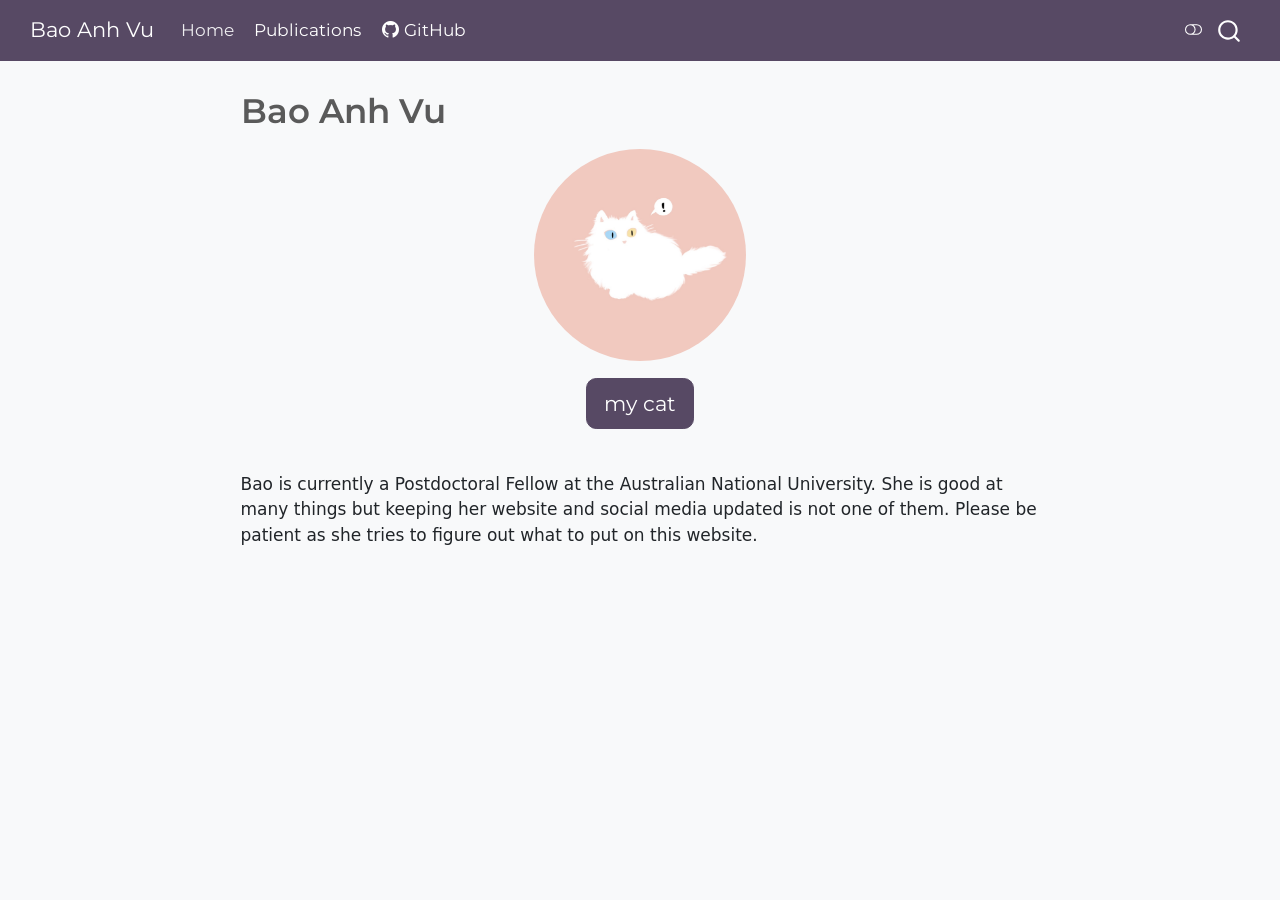
==== commit 3172729f: "Changed colours" ====
--- a/index.html
+++ b/index.html
@@ -7,7 +7,7 @@
 <meta name="viewport" content="width=device-width, initial-scale=1.0, user-scalable=yes">
 
 
-<title>Bao – Bao Anh Vu</title>
+<title>Bao Anh Vu</title>
 <style>
 code{white-space: pre-wrap;}
 span.smallcaps{font-variant: small-caps;}
@@ -121,7 +121,7 @@
 
 <header id="title-block-header" class="quarto-title-block default">
 <div class="quarto-title">
-<h1 class="title">Bao</h1>
+<h1 class="title">Bao Anh Vu</h1>
 </div>
 
 
@@ -147,7 +147,8 @@
 <!-- <button type="button" class="btn btn-primary">Default button</button> -->
 <!-- <button type="button" class="btn btn-primary btn-sm">Small button</button> -->
 </center>
-<p>This page is intentionally left blank</p>
+<p><br></p>
+<p>Bao is currently a Postdoctoral Fellow at the Australian National University. She is good at many things but keeping her website and social media updated is not one of them. Please be patient as she tries to figure out what to put on this website.</p>
 
 
 
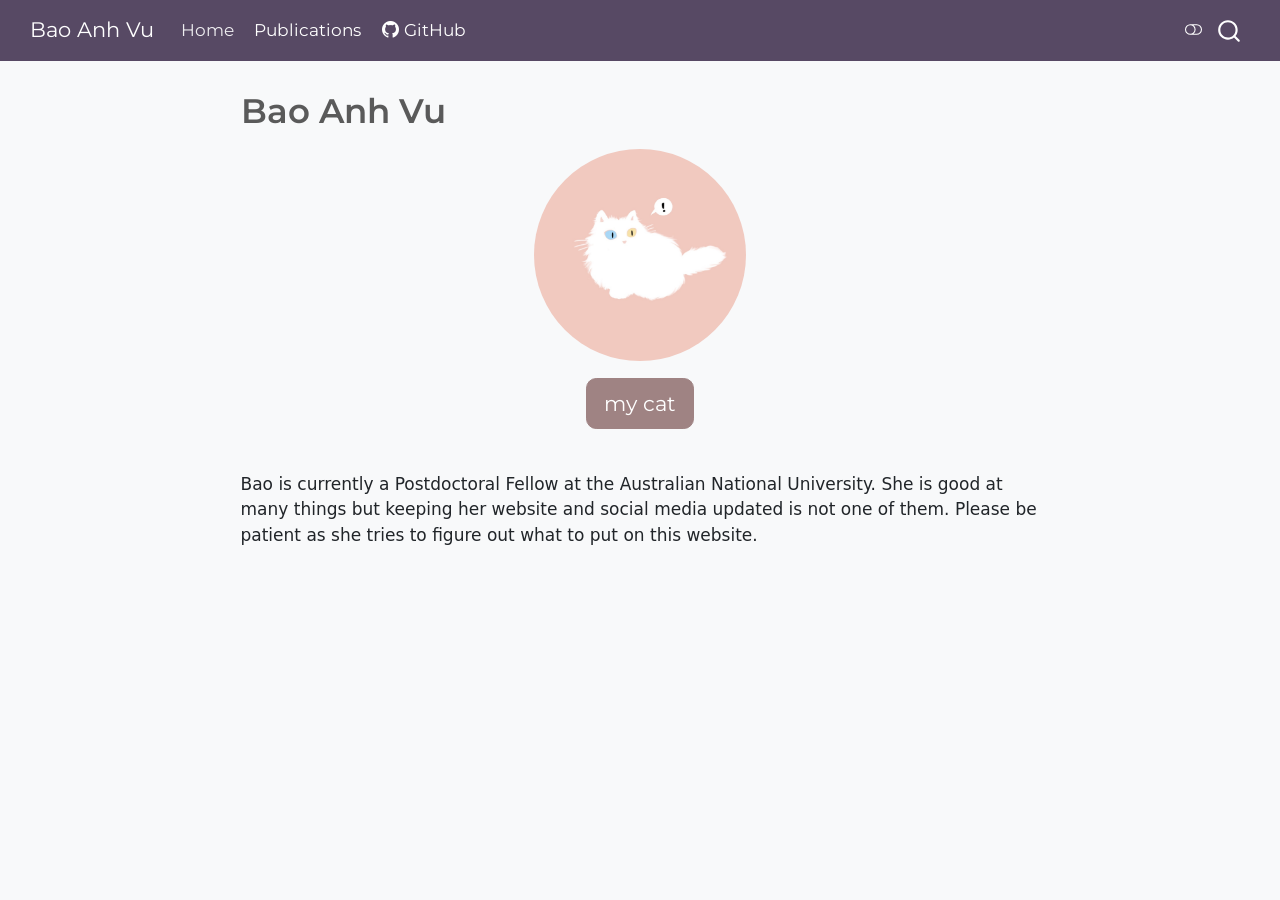
==== commit 34719b51: "Changed colours and button size" ====
--- a/index.html
+++ b/index.html
@@ -141,7 +141,7 @@
 <!-- Circular image -->
 <p><img src="img/un.jpg" class="center--circular--square" style="height: 12.5em; width: 12.5em;"> <!-- <img src="img/avatar.jpg" style="height: 15em; width: 15em;"/> --></p>
 <center>
-<button type="button" class="btn btn-primary btn-lg">
+<button type="button" class="btn btn-secondary btn-lg">
 my cat
 </button>
 <!-- <button type="button" class="btn btn-primary">Default button</button> -->
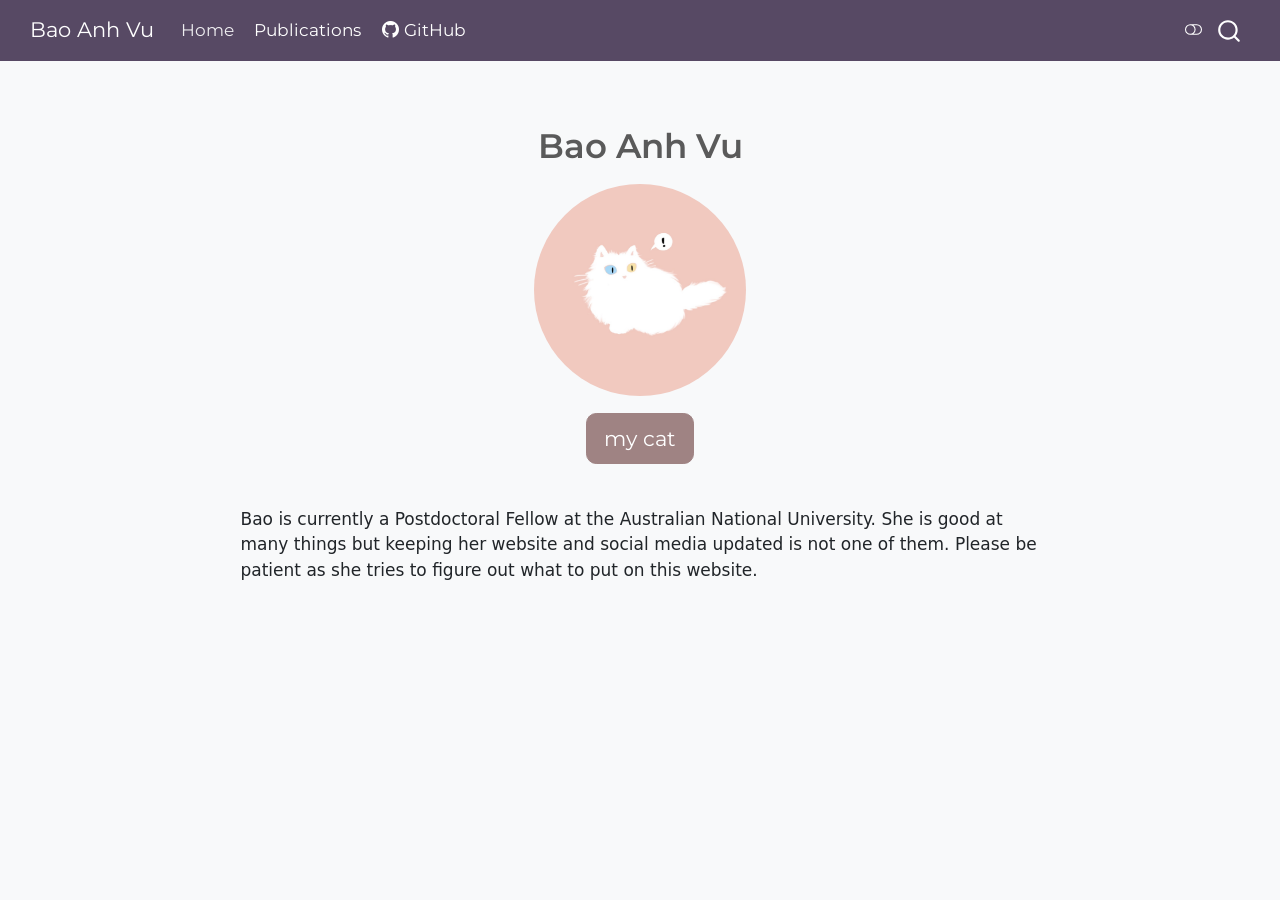
==== commit 5004c1e5: "Fixed links" ====
--- a/index.html
+++ b/index.html
@@ -119,25 +119,13 @@
 <!-- main -->
 <main class="content" id="quarto-document-content">
 
-<header id="title-block-header" class="quarto-title-block default">
-<div class="quarto-title">
-<h1 class="title">Bao Anh Vu</h1>
-</div>
-
-
-
-<div class="quarto-title-meta">
-
-    
-  
-    
-  </div>
-  
-
-
-</header>
-
-
+
+
+
+<center>
+<section id="bao-anh-vu" class="level1">
+<h1>Bao Anh Vu</h1>
+</section></center>
 <!-- Circular image -->
 <p><img src="img/un.jpg" class="center--circular--square" style="height: 12.5em; width: 12.5em;"> <!-- <img src="img/avatar.jpg" style="height: 15em; width: 15em;"/> --></p>
 <center>
@@ -149,6 +137,7 @@
 </center>
 <p><br></p>
 <p>Bao is currently a Postdoctoral Fellow at the Australian National University. She is good at many things but keeping her website and social media updated is not one of them. Please be patient as she tries to figure out what to put on this website.</p>
+
 
 
 
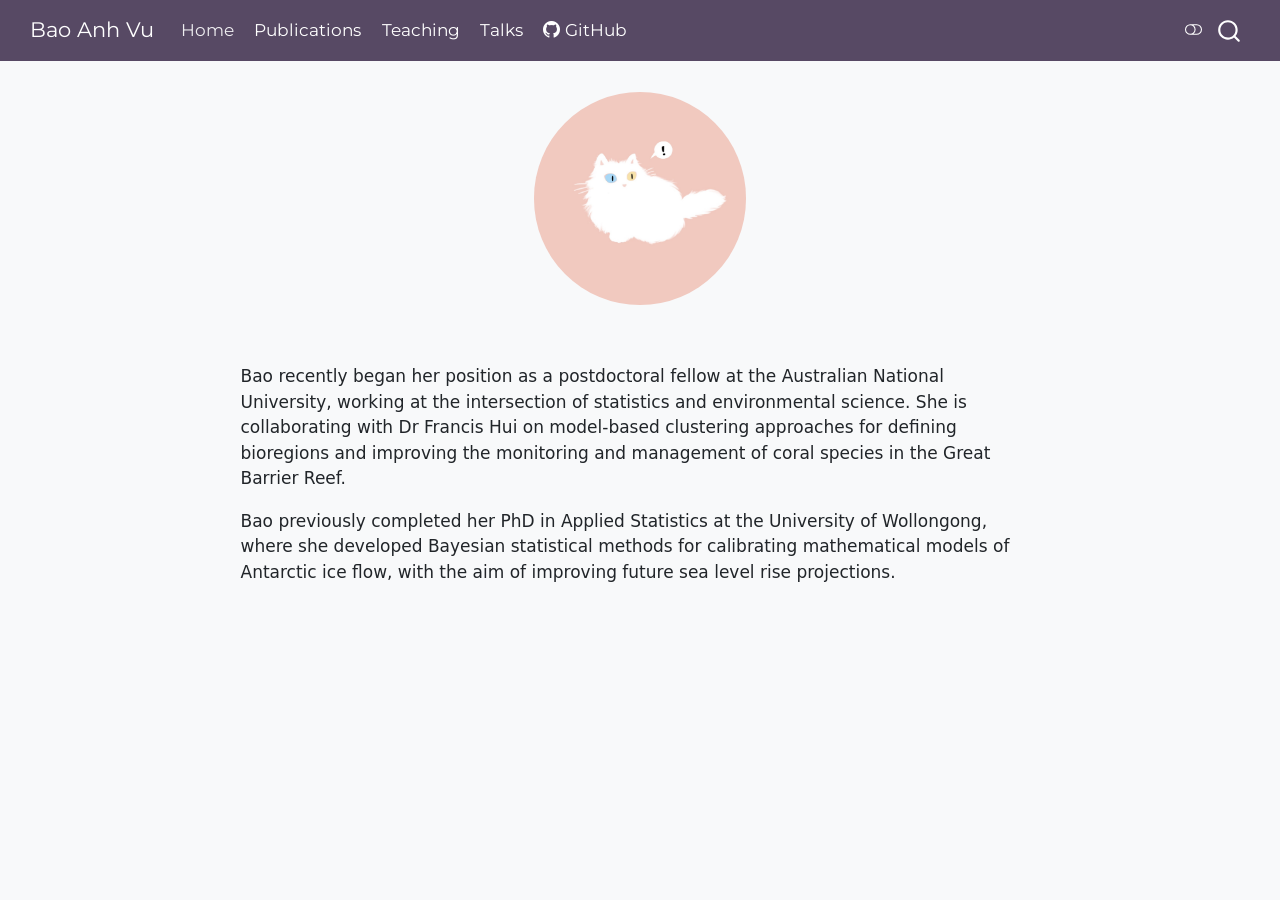
==== commit 06b22522: "Added Presentations and Teaching tabs" ====
--- a/index.html
+++ b/index.html
@@ -99,6 +99,14 @@
 <span class="menu-text">Publications</span></a>
   </li>  
   <li class="nav-item">
+    <a class="nav-link" href="./teaching.html"> 
+<span class="menu-text">Teaching</span></a>
+  </li>  
+  <li class="nav-item">
+    <a class="nav-link" href="./talks.html"> 
+<span class="menu-text">Talks</span></a>
+  </li>  
+  <li class="nav-item">
     <a class="nav-link" href="https://github.com/bao-anh-vu"> <i class="bi bi-github" role="img">
 </i> 
 <span class="menu-text">GitHub</span></a>
@@ -122,22 +130,22 @@
 
 
 
-<center>
-<section id="bao-anh-vu" class="level1">
-<h1>Bao Anh Vu</h1>
-</section></center>
+<!-- <center> -->
+<!-- # Bao Anh Vu -->
+<!-- </center> -->
 <!-- Circular image -->
 <p><img src="img/un.jpg" class="center--circular--square" style="height: 12.5em; width: 12.5em;"> <!-- <img src="img/avatar.jpg" style="height: 15em; width: 15em;"/> --></p>
 <center>
-<button type="button" class="btn btn-secondary btn-lg">
-my cat
-</button>
+<!-- <button type="button" class="btn btn-secondary btn-lg"> -->
+<!-- my cat -->
+<!-- </button> -->
 <!-- <button type="button" class="btn btn-primary">Default button</button> -->
 <!-- <button type="button" class="btn btn-primary btn-sm">Small button</button> -->
 </center>
 <p><br></p>
-<p>Bao is currently a Postdoctoral Fellow at the Australian National University. She is good at many things but keeping her website and social media updated is not one of them. Please be patient as she tries to figure out what to put on this website.</p>
-
+<p>Bao recently began her position as a postdoctoral fellow at the Australian National University, working at the intersection of statistics and environmental science. She is collaborating with Dr Francis Hui on model-based clustering approaches for defining bioregions and improving the monitoring and management of coral species in the Great Barrier Reef.</p>
+<p>Bao previously completed her PhD in Applied Statistics at the University of Wollongong, where she developed Bayesian statistical methods for calibrating mathematical models of Antarctic ice flow, with the aim of improving future sea level rise projections.</p>
+<!-- Bao is currently a Postdoctoral Fellow at the Australian National University. She is good at many things but keeping her website and social media updated is not one of them. Please be patient as she tries to figure out what to put on this website. -->
 
 
 
